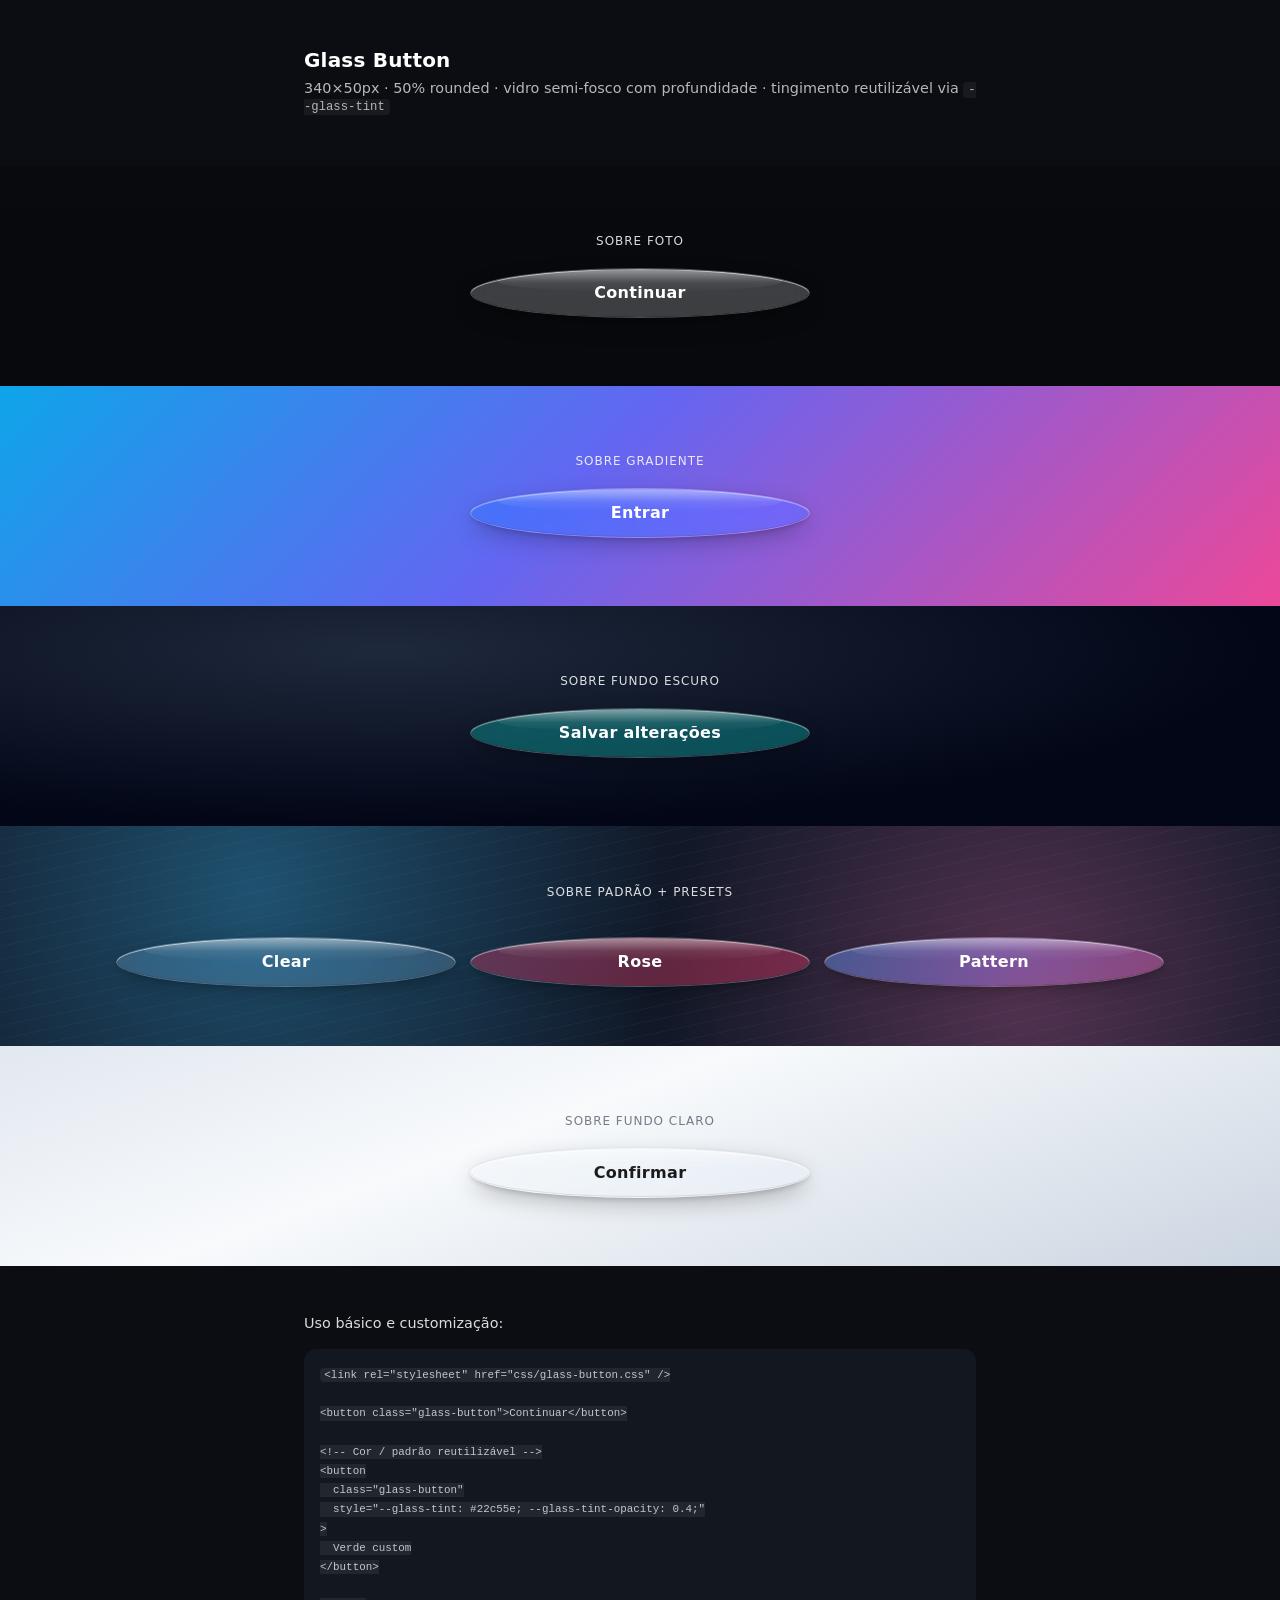
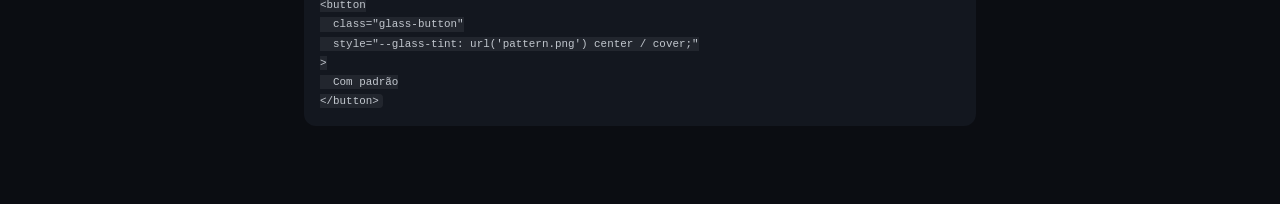
==== demo/glass-button.html @ 631ab77e "Add reusable frosted glass button CSS for mobile UI Professional 340×50 pill button with semi-froste" ====
<!DOCTYPE html>
<html lang="pt-BR">
<head>
  <meta charset="UTF-8" />
  <meta name="viewport" content="width=device-width, initial-scale=1, viewport-fit=cover" />
  <title>Glass Button — Demo</title>
  <link rel="stylesheet" href="../css/glass-button.css" />
  <style>
    *,
    *::before,
    *::after {
      box-sizing: border-box;
    }

    body {
      margin: 0;
      font-family: "SF Pro Display", "Segoe UI", system-ui, sans-serif;
      color: #fff;
      background: #0b0d12;
    }

    h1 {
      margin: 0 0 8px;
      font-size: 1.25rem;
      font-weight: 600;
      letter-spacing: 0.01em;
    }

    p.lead {
      margin: 0 0 28px;
      opacity: 0.7;
      font-size: 0.9rem;
    }

    .scenes {
      display: grid;
      gap: 0;
    }

    .scene {
      display: flex;
      flex-direction: column;
      align-items: center;
      justify-content: center;
      min-height: 220px;
      padding: 40px 20px;
      text-align: center;
    }

    .scene__label {
      margin: 0 0 20px;
      font-size: 0.75rem;
      font-weight: 500;
      letter-spacing: 0.08em;
      text-transform: uppercase;
      opacity: 0.85;
    }

    .scene--photo {
      background:
        linear-gradient(180deg, rgba(0, 0, 0, 0.25), rgba(0, 0, 0, 0.35)),
        url("https://images.unsplash.com/photo-1506905925346-21bda4d32df4?w=1200&q=80")
          center / cover no-repeat;
    }

    .scene--gradient {
      background: linear-gradient(135deg, #0ea5e9, #6366f1 45%, #ec4899);
    }

    .scene--dark {
      background: radial-gradient(ellipse at 30% 20%, #1e293b, #020617 70%);
    }

    .scene--pattern {
      background-color: #111827;
      background-image:
        radial-gradient(circle at 20% 30%, rgba(56, 189, 248, 0.35), transparent 40%),
        radial-gradient(circle at 80% 70%, rgba(244, 114, 182, 0.3), transparent 35%),
        repeating-linear-gradient(
          -12deg,
          transparent,
          transparent 12px,
          rgba(255, 255, 255, 0.03) 12px,
          rgba(255, 255, 255, 0.03) 13px
        );
    }

    .scene--light {
      background: linear-gradient(160deg, #e2e8f0, #f8fafc 40%, #cbd5e1);
      color: #0f172a;
    }

    .scene--light .scene__label {
      opacity: 0.55;
    }

    .row {
      display: flex;
      flex-wrap: wrap;
      gap: 14px;
      justify-content: center;
      margin-top: 18px;
    }

    .intro {
      max-width: 720px;
      margin: 0 auto;
      padding: 48px 24px 24px;
    }

    code {
      font-size: 0.85em;
      padding: 0.1em 0.4em;
      border-radius: 4px;
      background: rgba(255, 255, 255, 0.08);
    }

    .usage {
      max-width: 720px;
      margin: 0 auto;
      padding: 32px 24px 64px;
      font-size: 0.9rem;
      line-height: 1.55;
      opacity: 0.85;
    }

    .usage pre {
      overflow-x: auto;
      padding: 16px;
      border-radius: 12px;
      background: #151922;
      color: #e2e8f0;
      font-size: 0.8rem;
      line-height: 1.5;
    }
  </style>
</head>
<body>
  <header class="intro">
    <h1>Glass Button</h1>
    <p class="lead">
      340×50px · 50% rounded · vidro semi-fosco com profundidade ·
      tingimento reutilizável via <code>--glass-tint</code>
    </p>
  </header>

  <div class="scenes">
    <section class="scene scene--photo">
      <p class="scene__label">Sobre foto</p>
      <button type="button" class="glass-button">Continuar</button>
    </section>

    <section class="scene scene--gradient">
      <p class="scene__label">Sobre gradiente</p>
      <button type="button" class="glass-button glass-button--blue">Entrar</button>
    </section>

    <section class="scene scene--dark">
      <p class="scene__label">Sobre fundo escuro</p>
      <button type="button" class="glass-button glass-button--teal">Salvar alterações</button>
    </section>

    <section class="scene scene--pattern">
      <p class="scene__label">Sobre padrão + presets</p>
      <div class="row">
        <button type="button" class="glass-button glass-button--clear">Clear</button>
        <button type="button" class="glass-button glass-button--rose">Rose</button>
        <button type="button" class="glass-button glass-button--pattern">Pattern</button>
      </div>
    </section>

    <section class="scene scene--light">
      <p class="scene__label">Sobre fundo claro</p>
      <button type="button" class="glass-button glass-button--frost">Confirmar</button>
    </section>
  </div>

  <section class="usage">
    <p>Uso básico e customização:</p>
    <pre><code>&lt;link rel="stylesheet" href="css/glass-button.css" /&gt;

&lt;button class="glass-button"&gt;Continuar&lt;/button&gt;

&lt;!-- Cor / padrão reutilizável --&gt;
&lt;button
  class="glass-button"
  style="--glass-tint: #22c55e; --glass-tint-opacity: 0.4;"
&gt;
  Verde custom
&lt;/button&gt;

&lt;button
  class="glass-button"
  style="--glass-tint: url('pattern.png') center / cover;"
&gt;
  Com padrão
&lt;/button&gt;</code></pre>
  </section>
</body>
</html>
---- css/glass-button.css ----
/**
 * Glass Button — botão profissional semi-fosco (glassmorphism)
 * Dimensões padrão: 340×50px · bordas 50% (pill)
 *
 * Reutilize a cor/padrão via variáveis CSS:
 *   --glass-tint          cor de tingimento (qualquer solid/gradient/pattern)
 *   --glass-tint-opacity  opacidade do tingimento (0–1)
 *   --glass-blur          intensidade do desfoque
 *   --glass-text          cor do texto
 *   --glass-width / --glass-height
 */

.glass-button {
  /* ——— API reutilizável ——— */
  --glass-width: 340px;
  --glass-height: 50px;
  --glass-radius: 50%; /* pill em retângulo 340×50 */
  --glass-blur: 18px;
  --glass-saturate: 160%;
  --glass-tint: #ffffff;
  --glass-tint-opacity: 0.22;
  --glass-highlight: rgba(255, 255, 255, 0.55);
  --glass-edge: rgba(255, 255, 255, 0.28);
  --glass-shadow: rgba(0, 0, 0, 0.28);
  --glass-text: #ffffff;
  --glass-font: "SF Pro Display", "Segoe UI", system-ui, sans-serif;
  --glass-font-size: 16px;
  --glass-font-weight: 600;
  --glass-letter-spacing: 0.02em;

  position: relative;
  display: inline-flex;
  align-items: center;
  justify-content: center;
  width: var(--glass-width);
  height: var(--glass-height);
  max-width: 100%;
  padding: 0 24px;
  margin: 0;
  border: 1px solid var(--glass-edge);
  border-radius: var(--glass-radius);
  overflow: hidden;
  isolation: isolate;

  /* Fundo base semi-transparente — o tint é aplicado no ::before */
  background: transparent;
  color: var(--glass-text);
  font-family: var(--glass-font);
  font-size: var(--glass-font-size);
  font-weight: var(--glass-font-weight);
  letter-spacing: var(--glass-letter-spacing);
  line-height: 1;
  text-align: center;
  text-decoration: none;
  white-space: nowrap;
  cursor: pointer;
  -webkit-tap-highlight-color: transparent;
  appearance: none;
  user-select: none;

  /* Profundidade: sombra externa + brilho interno superior */
  box-shadow:
    0 1px 0 0 var(--glass-highlight) inset,
    0 -1px 0 0 rgba(0, 0, 0, 0.12) inset,
    0 8px 24px -4px var(--glass-shadow),
    0 2px 6px -1px rgba(0, 0, 0, 0.18);

  /* Vidro fosco — funciona sobre qualquer fundo */
  -webkit-backdrop-filter: blur(var(--glass-blur)) saturate(var(--glass-saturate));
  backdrop-filter: blur(var(--glass-blur)) saturate(var(--glass-saturate));

  transition:
    transform 180ms cubic-bezier(0.22, 1, 0.36, 1),
    box-shadow 180ms ease,
    border-color 180ms ease,
    filter 180ms ease;
}

/* Camada de tingimento reutilizável (cor sólida, gradiente ou padrão) */
.glass-button::before {
  content: "";
  position: absolute;
  inset: 0;
  z-index: -1;
  border-radius: inherit;
  background: var(--glass-tint);
  opacity: var(--glass-tint-opacity);
  pointer-events: none;
}

/* Reflexo superior — reforça o efeito de vidro */
.glass-button::after {
  content: "";
  position: absolute;
  left: 8%;
  right: 8%;
  top: 1px;
  height: 45%;
  border-radius: inherit;
  background: linear-gradient(
    180deg,
    rgba(255, 255, 255, 0.45) 0%,
    rgba(255, 255, 255, 0.08) 55%,
    rgba(255, 255, 255, 0) 100%
  );
  pointer-events: none;
  z-index: 0;
}

.glass-button > * {
  position: relative;
  z-index: 1;
}

/* ——— Estados ——— */
.glass-button:hover {
  --glass-tint-opacity: 0.3;
  border-color: rgba(255, 255, 255, 0.4);
  box-shadow:
    0 1px 0 0 var(--glass-highlight) inset,
    0 -1px 0 0 rgba(0, 0, 0, 0.1) inset,
    0 12px 28px -4px var(--glass-shadow),
    0 4px 10px -2px rgba(0, 0, 0, 0.2);
  transform: translateY(-1px);
}

.glass-button:active {
  --glass-tint-opacity: 0.18;
  transform: translateY(1px) scale(0.985);
  box-shadow:
    0 1px 0 0 rgba(255, 255, 255, 0.35) inset,
    0 2px 8px -2px var(--glass-shadow),
    0 1px 3px rgba(0, 0, 0, 0.2);
}

.glass-button:focus-visible {
  outline: 2px solid rgba(255, 255, 255, 0.7);
  outline-offset: 3px;
}

.glass-button:disabled,
.glass-button[aria-disabled="true"] {
  opacity: 0.45;
  cursor: not-allowed;
  pointer-events: none;
  filter: grayscale(0.2);
}

/* ——— Presets de cor (opcional) ——— */
.glass-button--clear {
  --glass-tint: #ffffff;
  --glass-tint-opacity: 0.16;
}

.glass-button--frost {
  --glass-tint: #f0f4f8;
  --glass-tint-opacity: 0.28;
  --glass-text: #1a1a1a;
  --glass-highlight: rgba(255, 255, 255, 0.7);
}

.glass-button--blue {
  --glass-tint: #3b82f6;
  --glass-tint-opacity: 0.38;
}

.glass-button--teal {
  --glass-tint: #14b8a6;
  --glass-tint-opacity: 0.38;
}

.glass-button--rose {
  --glass-tint: #f43f5e;
  --glass-tint-opacity: 0.36;
}

.glass-button--dark {
  --glass-tint: #0f172a;
  --glass-tint-opacity: 0.45;
  --glass-edge: rgba(255, 255, 255, 0.18);
}

/* Padrão/gradiente customizado via variável */
.glass-button--pattern {
  --glass-tint: linear-gradient(135deg, #60a5fa 0%, #a78bfa 50%, #f472b6 100%);
  --glass-tint-opacity: 0.42;
}

/* Fallback quando backdrop-filter não é suportado */
@supports not ((backdrop-filter: blur(1px)) or (-webkit-backdrop-filter: blur(1px))) {
  .glass-button {
    background: color-mix(in srgb, var(--glass-tint) 55%, transparent);
  }

  .glass-button::before {
    opacity: 0.55;
  }
}
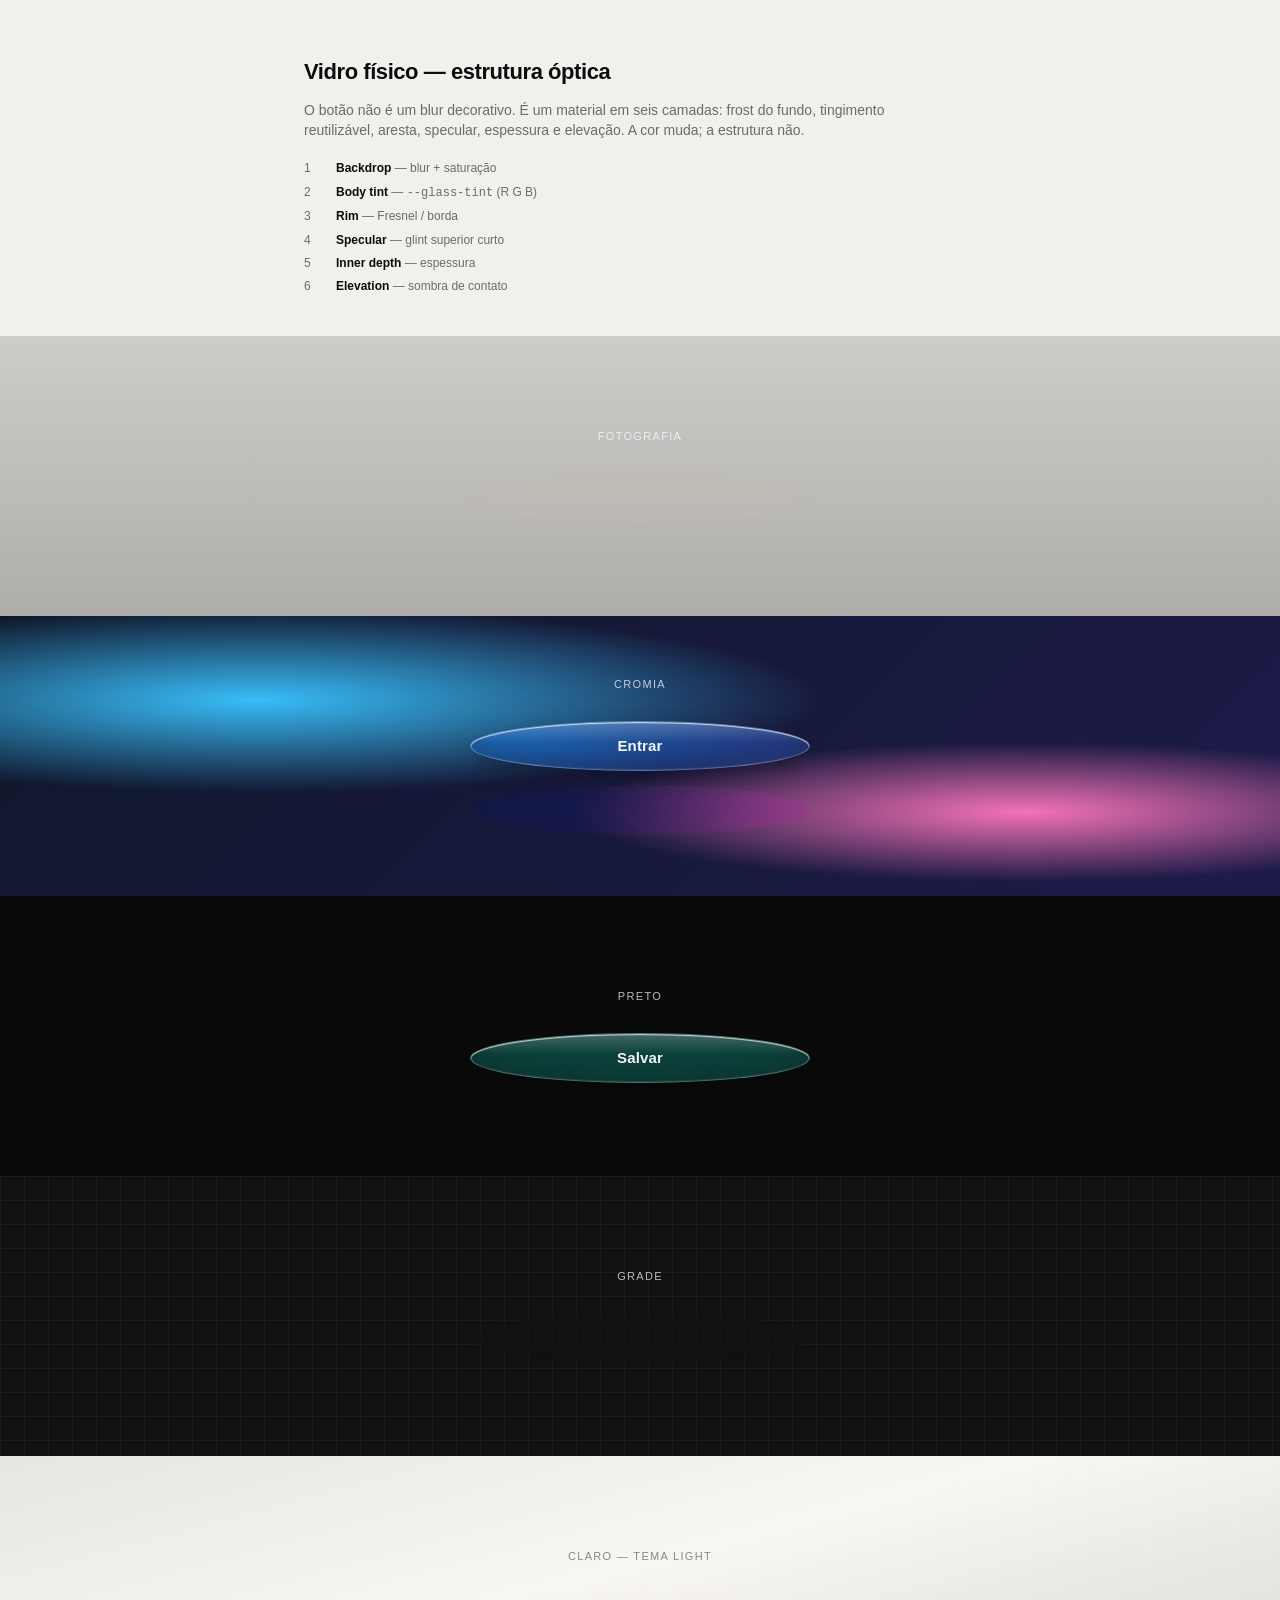
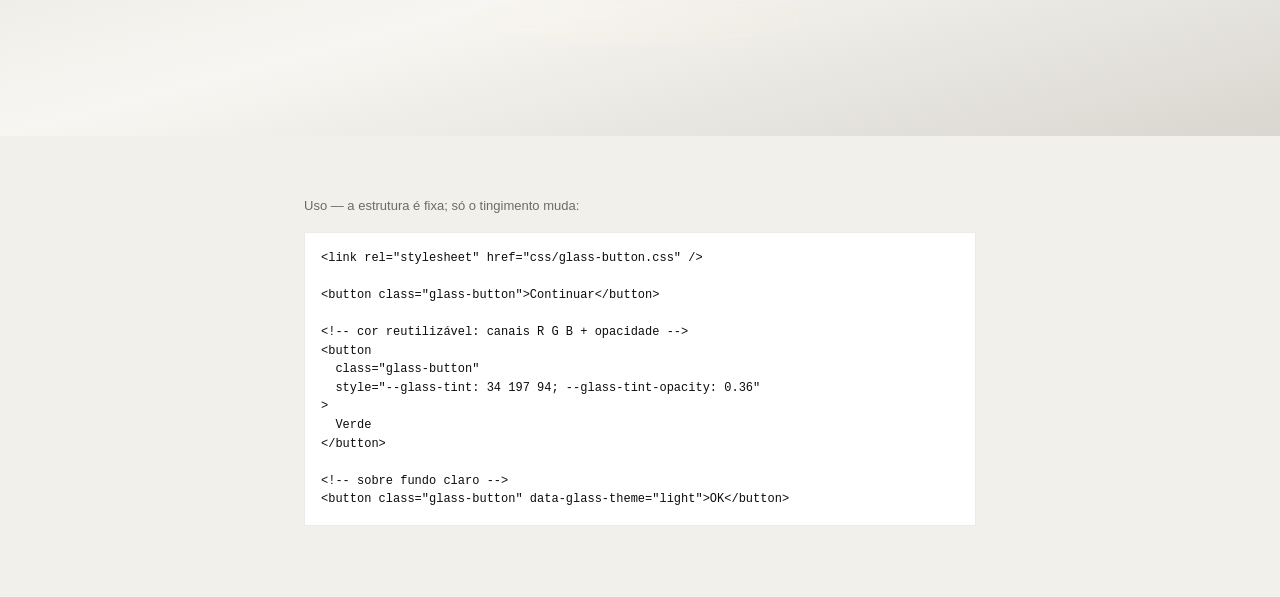
==== commit d3e7f6ae: "Rebuild glass button as a 6-layer optical material Replace decorative glassmorphism with a structure" ====
--- a/demo/glass-button.html
+++ b/demo/glass-button.html
@@ -3,9 +3,15 @@
 <head>
   <meta charset="UTF-8" />
   <meta name="viewport" content="width=device-width, initial-scale=1, viewport-fit=cover" />
-  <title>Glass Button — Demo</title>
+  <title>Glass Button — estudo de material</title>
   <link rel="stylesheet" href="../css/glass-button.css" />
   <style>
+    :root {
+      --ink: #0c0c0c;
+      --paper: #f2f0eb;
+      --mute: #6b6b6b;
+    }
+
     *,
     *::before,
     *::after {
@@ -14,187 +20,210 @@
 
     body {
       margin: 0;
-      font-family: "SF Pro Display", "Segoe UI", system-ui, sans-serif;
-      color: #fff;
-      background: #0b0d12;
-    }
-
-    h1 {
-      margin: 0 0 8px;
-      font-size: 1.25rem;
+      color: var(--ink);
+      background: var(--paper);
+      font-family: "Helvetica Neue", Helvetica, Arial, sans-serif;
+      font-size: 14px;
+      line-height: 1.45;
+      -webkit-font-smoothing: antialiased;
+    }
+
+    /* Grade editorial — uma ideia por seção */
+    header {
+      max-width: 720px;
+      margin: 0 auto;
+      padding: 56px 24px 40px;
+    }
+
+    header h1 {
+      margin: 0 0 12px;
+      font-size: 22px;
       font-weight: 600;
-      letter-spacing: 0.01em;
-    }
-
-    p.lead {
-      margin: 0 0 28px;
-      opacity: 0.7;
-      font-size: 0.9rem;
-    }
-
-    .scenes {
+      letter-spacing: -0.02em;
+    }
+
+    header p {
+      margin: 0;
+      max-width: 42em;
+      color: var(--mute);
+    }
+
+    .layers {
+      margin: 20px 0 0;
+      padding: 0;
+      list-style: none;
       display: grid;
-      gap: 0;
-    }
-
-    .scene {
+      gap: 6px;
+      color: var(--mute);
+      font-size: 12px;
+      font-variant-numeric: tabular-nums;
+    }
+
+    .layers li {
+      display: grid;
+      grid-template-columns: 1.5rem 1fr;
+      gap: 8px;
+    }
+
+    .layers strong {
+      color: var(--ink);
+      font-weight: 600;
+    }
+
+    .board {
+      display: grid;
+    }
+
+    .field {
       display: flex;
       flex-direction: column;
       align-items: center;
       justify-content: center;
-      min-height: 220px;
-      padding: 40px 20px;
-      text-align: center;
-    }
-
-    .scene__label {
-      margin: 0 0 20px;
-      font-size: 0.75rem;
+      gap: 28px;
+      min-height: 280px;
+      padding: 48px 20px;
+    }
+
+    .field__meta {
+      margin: 0;
+      font-size: 11px;
       font-weight: 500;
-      letter-spacing: 0.08em;
+      letter-spacing: 0.12em;
       text-transform: uppercase;
-      opacity: 0.85;
-    }
-
-    .scene--photo {
+      color: rgb(255 255 255 / 0.72);
+    }
+
+    .field--photo {
       background:
-        linear-gradient(180deg, rgba(0, 0, 0, 0.25), rgba(0, 0, 0, 0.35)),
-        url("https://images.unsplash.com/photo-1506905925346-21bda4d32df4?w=1200&q=80")
+        linear-gradient(180deg, rgb(0 0 0 / 0.15), rgb(0 0 0 / 0.28)),
+        url("https://images.unsplash.com/photo-1506905925346-21bda4d32df4?w=1600&q=80")
           center / cover no-repeat;
     }
 
-    .scene--gradient {
-      background: linear-gradient(135deg, #0ea5e9, #6366f1 45%, #ec4899);
-    }
-
-    .scene--dark {
-      background: radial-gradient(ellipse at 30% 20%, #1e293b, #020617 70%);
-    }
-
-    .scene--pattern {
-      background-color: #111827;
+    .field--chroma {
+      background:
+        radial-gradient(ellipse 80% 60% at 20% 30%, #38bdf8, transparent 55%),
+        radial-gradient(ellipse 70% 50% at 80% 70%, #f472b6, transparent 50%),
+        linear-gradient(135deg, #0f172a, #1e1b4b);
+    }
+
+    .field--ink {
+      background: #0a0a0a;
+    }
+
+    .field--pattern {
+      background-color: #111;
       background-image:
-        radial-gradient(circle at 20% 30%, rgba(56, 189, 248, 0.35), transparent 40%),
-        radial-gradient(circle at 80% 70%, rgba(244, 114, 182, 0.3), transparent 35%),
-        repeating-linear-gradient(
-          -12deg,
-          transparent,
-          transparent 12px,
-          rgba(255, 255, 255, 0.03) 12px,
-          rgba(255, 255, 255, 0.03) 13px
-        );
-    }
-
-    .scene--light {
-      background: linear-gradient(160deg, #e2e8f0, #f8fafc 40%, #cbd5e1);
-      color: #0f172a;
-    }
-
-    .scene--light .scene__label {
-      opacity: 0.55;
-    }
-
-    .row {
+        linear-gradient(rgb(255 255 255 / 0.04) 1px, transparent 1px),
+        linear-gradient(90deg, rgb(255 255 255 / 0.04) 1px, transparent 1px);
+      background-size: 24px 24px;
+    }
+
+    .field--light {
+      background: linear-gradient(165deg, #e8e6e1, #f7f6f2 45%, #d9d6cf);
+    }
+
+    .field--light .field__meta {
+      color: rgb(0 0 0 / 0.45);
+    }
+
+    .stack {
       display: flex;
-      flex-wrap: wrap;
+      flex-direction: column;
+      align-items: center;
       gap: 14px;
-      justify-content: center;
-      margin-top: 18px;
-    }
-
-    .intro {
+    }
+
+    footer {
       max-width: 720px;
       margin: 0 auto;
-      padding: 48px 24px 24px;
-    }
-
-    code {
-      font-size: 0.85em;
-      padding: 0.1em 0.4em;
-      border-radius: 4px;
-      background: rgba(255, 255, 255, 0.08);
-    }
-
-    .usage {
-      max-width: 720px;
-      margin: 0 auto;
-      padding: 32px 24px 64px;
-      font-size: 0.9rem;
+      padding: 48px 24px 72px;
+      color: var(--mute);
+      font-size: 13px;
+    }
+
+    footer code {
+      font-family: ui-monospace, "SF Mono", Menlo, monospace;
+      font-size: 12px;
+      color: var(--ink);
+    }
+
+    footer pre {
+      margin: 16px 0 0;
+      padding: 16px;
+      overflow-x: auto;
+      border: 1px solid rgb(0 0 0 / 0.08);
+      background: #fff;
+      font-size: 12px;
       line-height: 1.55;
-      opacity: 0.85;
-    }
-
-    .usage pre {
-      overflow-x: auto;
-      padding: 16px;
-      border-radius: 12px;
-      background: #151922;
-      color: #e2e8f0;
-      font-size: 0.8rem;
-      line-height: 1.5;
+      color: var(--ink);
     }
   </style>
 </head>
 <body>
-  <header class="intro">
-    <h1>Glass Button</h1>
-    <p class="lead">
-      340×50px · 50% rounded · vidro semi-fosco com profundidade ·
-      tingimento reutilizável via <code>--glass-tint</code>
+  <header>
+    <h1>Vidro físico — estrutura óptica</h1>
+    <p>
+      O botão não é um blur decorativo. É um material em seis camadas:
+      frost do fundo, tingimento reutilizável, aresta, specular, espessura
+      e elevação. A cor muda; a estrutura não.
     </p>
+    <ol class="layers">
+      <li><span>1</span><span><strong>Backdrop</strong> — blur + saturação</span></li>
+      <li><span>2</span><span><strong>Body tint</strong> — <code>--glass-tint</code> (R G B)</span></li>
+      <li><span>3</span><span><strong>Rim</strong> — Fresnel / borda</span></li>
+      <li><span>4</span><span><strong>Specular</strong> — glint superior curto</span></li>
+      <li><span>5</span><span><strong>Inner depth</strong> — espessura</span></li>
+      <li><span>6</span><span><strong>Elevation</strong> — sombra de contato</span></li>
+    </ol>
   </header>
 
-  <div class="scenes">
-    <section class="scene scene--photo">
-      <p class="scene__label">Sobre foto</p>
+  <main class="board">
+    <section class="field field--photo" aria-label="Sobre fotografia">
+      <p class="field__meta">Fotografia</p>
       <button type="button" class="glass-button">Continuar</button>
     </section>
 
-    <section class="scene scene--gradient">
-      <p class="scene__label">Sobre gradiente</p>
-      <button type="button" class="glass-button glass-button--blue">Entrar</button>
-    </section>
-
-    <section class="scene scene--dark">
-      <p class="scene__label">Sobre fundo escuro</p>
-      <button type="button" class="glass-button glass-button--teal">Salvar alterações</button>
-    </section>
-
-    <section class="scene scene--pattern">
-      <p class="scene__label">Sobre padrão + presets</p>
-      <div class="row">
-        <button type="button" class="glass-button glass-button--clear">Clear</button>
-        <button type="button" class="glass-button glass-button--rose">Rose</button>
-        <button type="button" class="glass-button glass-button--pattern">Pattern</button>
+    <section class="field field--chroma" aria-label="Sobre cromia rica">
+      <p class="field__meta">Cromia</p>
+      <div class="stack">
+        <button type="button" class="glass-button" data-tint="blue">Entrar</button>
+        <button type="button" class="glass-button" data-tint="rose">Confirmar</button>
       </div>
     </section>
 
-    <section class="scene scene--light">
-      <p class="scene__label">Sobre fundo claro</p>
-      <button type="button" class="glass-button glass-button--frost">Confirmar</button>
-    </section>
-  </div>
-
-  <section class="usage">
-    <p>Uso básico e customização:</p>
+    <section class="field field--ink" aria-label="Sobre preto">
+      <p class="field__meta">Preto</p>
+      <button type="button" class="glass-button" data-tint="teal">Salvar</button>
+    </section>
+
+    <section class="field field--pattern" aria-label="Sobre grade">
+      <p class="field__meta">Grade</p>
+      <button type="button" class="glass-button" data-tint="ink">Prosseguir</button>
+    </section>
+
+    <section class="field field--light" aria-label="Sobre fundo claro">
+      <p class="field__meta">Claro — tema light</p>
+      <button type="button" class="glass-button" data-glass-theme="light">Confirmar</button>
+    </section>
+  </main>
+
+  <footer>
+    <p>Uso — a estrutura é fixa; só o tingimento muda:</p>
     <pre><code>&lt;link rel="stylesheet" href="css/glass-button.css" /&gt;
 
 &lt;button class="glass-button"&gt;Continuar&lt;/button&gt;
 
-&lt;!-- Cor / padrão reutilizável --&gt;
+&lt;!-- cor reutilizável: canais R G B + opacidade --&gt;
 &lt;button
   class="glass-button"
-  style="--glass-tint: #22c55e; --glass-tint-opacity: 0.4;"
+  style="--glass-tint: 34 197 94; --glass-tint-opacity: 0.36"
 &gt;
-  Verde custom
+  Verde
 &lt;/button&gt;
 
-&lt;button
-  class="glass-button"
-  style="--glass-tint: url('pattern.png') center / cover;"
-&gt;
-  Com padrão
-&lt;/button&gt;</code></pre>
-  </section>
+&lt;!-- sobre fundo claro --&gt;
+&lt;button class="glass-button" data-glass-theme="light"&gt;OK&lt;/button&gt;</code></pre>
+  </footer>
 </body>
 </html>
--- a/css/glass-button.css
+++ b/css/glass-button.css
@@ -1,32 +1,56 @@
 /**
- * Glass Button — botão profissional semi-fosco (glassmorphism)
- * Dimensões padrão: 340×50px · bordas 50% (pill)
+ * Glass Button — material óptico em camadas
+ * 340×50 · radius 50% (cápsula) · vidro semi-fosco físico
  *
- * Reutilize a cor/padrão via variáveis CSS:
- *   --glass-tint          cor de tingimento (qualquer solid/gradient/pattern)
- *   --glass-tint-opacity  opacidade do tingimento (0–1)
- *   --glass-blur          intensidade do desfoque
- *   --glass-text          cor do texto
- *   --glass-width / --glass-height
+ * Estrutura (cada camada tem função óptica, nenhuma é ornamentação):
+ *   1. Backdrop   — blur + saturação do que está atrás (frost)
+ *   2. Body tint  — lavagem translúcida reutilizável (--glass-tint)
+ *   3. Rim        — aresta do vidro (Fresnel / borda)
+ *   4. Specular   — glint superior (luz incidente)
+ *   5. Inner depth— espessura do painel
+ *   6. Elevation  — sombra de contato com o fundo
+ *
+ * Bauhaus / ESDI: verdade do material — o vidro se comporta como vidro.
+ * CSM / SVA: tipografia e hierarquia a serviço da função.
+ * Ajuste cromático só via --glass-tint (R G B) + --glass-tint-opacity.
  */
 
 .glass-button {
-  /* ——— API reutilizável ——— */
+  /* ——— tokens do material ——— */
   --glass-width: 340px;
   --glass-height: 50px;
-  --glass-radius: 50%; /* pill em retângulo 340×50 */
-  --glass-blur: 18px;
+  --glass-radius: 50%;
+
+  /* 1 backdrop */
+  --glass-blur: 20px;
   --glass-saturate: 160%;
-  --glass-tint: #ffffff;
-  --glass-tint-opacity: 0.22;
-  --glass-highlight: rgba(255, 255, 255, 0.55);
-  --glass-edge: rgba(255, 255, 255, 0.28);
-  --glass-shadow: rgba(0, 0, 0, 0.28);
-  --glass-text: #ffffff;
-  --glass-font: "SF Pro Display", "Segoe UI", system-ui, sans-serif;
-  --glass-font-size: 16px;
+
+  /* 2 body tint — canal RGB separado da opacidade (reutilizável) */
+  --glass-tint: 255 255 255;
+  --glass-tint-opacity: 0.14;
+  --glass-fill: rgb(var(--glass-tint) / var(--glass-tint-opacity));
+  --glass-fill-fallback: rgb(var(--glass-tint) / 0.72);
+
+  /* 3 rim */
+  --glass-border: rgb(255 255 255 / 0.28);
+
+  /* 4 specular */
+  --glass-highlight: rgb(255 255 255 / 0.55);
+  --glass-sheen: rgb(255 255 255 / 0.22);
+
+  /* 5 inner depth */
+  --glass-inner: rgb(0 0 0 / 0.18);
+
+  /* 6 elevation */
+  --glass-elevation:
+    0 1px 1px rgb(0 0 0 / 0.06),
+    0 8px 24px -6px rgb(0 0 0 / 0.35);
+
+  /* tipografia — grotesca geométrica, peso óptico para 50px de altura */
+  --glass-text: rgb(255 255 255 / 0.96);
+  --glass-font-size: 15px;
   --glass-font-weight: 600;
-  --glass-letter-spacing: 0.02em;
+  --glass-tracking: 0.01em;
 
   position: relative;
   display: inline-flex;
@@ -35,20 +59,17 @@
   width: var(--glass-width);
   height: var(--glass-height);
   max-width: 100%;
-  padding: 0 24px;
+  padding: 0 22px;
   margin: 0;
-  border: 1px solid var(--glass-edge);
+  isolation: isolate;
+  overflow: hidden;
   border-radius: var(--glass-radius);
-  overflow: hidden;
-  isolation: isolate;
-
-  /* Fundo base semi-transparente — o tint é aplicado no ::before */
-  background: transparent;
+  border: 1px solid var(--glass-border);
   color: var(--glass-text);
-  font-family: var(--glass-font);
+  font-family: "Helvetica Neue", Helvetica, Arial, sans-serif;
   font-size: var(--glass-font-size);
   font-weight: var(--glass-font-weight);
-  letter-spacing: var(--glass-letter-spacing);
+  letter-spacing: var(--glass-tracking);
   line-height: 1;
   text-align: center;
   text-decoration: none;
@@ -57,54 +78,67 @@
   -webkit-tap-highlight-color: transparent;
   appearance: none;
   user-select: none;
-
-  /* Profundidade: sombra externa + brilho interno superior */
+  touch-action: manipulation;
+
+  /* fallback legível ANTES do blur (verdade do suporte) */
+  background: var(--glass-fill-fallback);
   box-shadow:
-    0 1px 0 0 var(--glass-highlight) inset,
-    0 -1px 0 0 rgba(0, 0, 0, 0.12) inset,
-    0 8px 24px -4px var(--glass-shadow),
-    0 2px 6px -1px rgba(0, 0, 0, 0.18);
-
-  /* Vidro fosco — funciona sobre qualquer fundo */
-  -webkit-backdrop-filter: blur(var(--glass-blur)) saturate(var(--glass-saturate));
-  backdrop-filter: blur(var(--glass-blur)) saturate(var(--glass-saturate));
+    var(--glass-elevation),
+    inset 0 1px 0 var(--glass-highlight),
+    inset 0 -10px 20px var(--glass-inner);
 
   transition:
-    transform 180ms cubic-bezier(0.22, 1, 0.36, 1),
-    box-shadow 180ms ease,
-    border-color 180ms ease,
-    filter 180ms ease;
-}
-
-/* Camada de tingimento reutilizável (cor sólida, gradiente ou padrão) */
+    background 160ms ease,
+    border-color 160ms ease,
+    box-shadow 160ms ease,
+    transform 120ms cubic-bezier(0.2, 0.8, 0.2, 1),
+    filter 160ms ease;
+}
+
+/* Camada 1 — frost real, só quando o browser consegue */
+@supports ((backdrop-filter: blur(1px)) or (-webkit-backdrop-filter: blur(1px))) {
+  .glass-button {
+    background: var(--glass-fill);
+    -webkit-backdrop-filter:
+      blur(var(--glass-blur)) saturate(var(--glass-saturate));
+    backdrop-filter:
+      blur(var(--glass-blur)) saturate(var(--glass-saturate));
+  }
+}
+
+/**
+ * Camada 4 — specular sheen
+ * Gradiente curto no topo (luz incidente), não um verniz em 45% da área.
+ * z-index negativo: atrás do label, nunca come o clique.
+ */
 .glass-button::before {
   content: "";
   position: absolute;
   inset: 0;
   z-index: -1;
   border-radius: inherit;
-  background: var(--glass-tint);
-  opacity: var(--glass-tint-opacity);
   pointer-events: none;
-}
-
-/* Reflexo superior — reforça o efeito de vidro */
+  background: linear-gradient(
+    180deg,
+    var(--glass-sheen) 0%,
+    transparent 42%
+  );
+}
+
+/**
+ * Camada 3 reforçada — Fresnel no perímetro
+ * Aresta clara no topo/laterais; a borda CSS + este anel vendem a espessura.
+ */
 .glass-button::after {
   content: "";
   position: absolute;
-  left: 8%;
-  right: 8%;
-  top: 1px;
-  height: 45%;
+  inset: 0;
+  z-index: -1;
   border-radius: inherit;
-  background: linear-gradient(
-    180deg,
-    rgba(255, 255, 255, 0.45) 0%,
-    rgba(255, 255, 255, 0.08) 55%,
-    rgba(255, 255, 255, 0) 100%
-  );
   pointer-events: none;
-  z-index: 0;
+  box-shadow:
+    inset 0 0 0 1px rgb(255 255 255 / 0.08),
+    inset 0 1.5px 0 rgb(255 255 255 / 0.2);
 }
 
 .glass-button > * {
@@ -112,87 +146,103 @@
   z-index: 1;
 }
 
-/* ——— Estados ——— */
+/* ——— estados: feedback de material, não teatro ——— */
 .glass-button:hover {
-  --glass-tint-opacity: 0.3;
-  border-color: rgba(255, 255, 255, 0.4);
-  box-shadow:
-    0 1px 0 0 var(--glass-highlight) inset,
-    0 -1px 0 0 rgba(0, 0, 0, 0.1) inset,
-    0 12px 28px -4px var(--glass-shadow),
-    0 4px 10px -2px rgba(0, 0, 0, 0.2);
-  transform: translateY(-1px);
+  --glass-tint-opacity: 0.2;
+  --glass-border: rgb(255 255 255 / 0.38);
+  --glass-elevation:
+    0 1px 1px rgb(0 0 0 / 0.08),
+    0 10px 28px -6px rgb(0 0 0 / 0.4);
 }
 
 .glass-button:active {
-  --glass-tint-opacity: 0.18;
-  transform: translateY(1px) scale(0.985);
-  box-shadow:
-    0 1px 0 0 rgba(255, 255, 255, 0.35) inset,
-    0 2px 8px -2px var(--glass-shadow),
-    0 1px 3px rgba(0, 0, 0, 0.2);
+  --glass-tint-opacity: 0.1;
+  transform: scale(0.985);
+  --glass-elevation:
+    0 1px 2px rgb(0 0 0 / 0.2),
+    0 4px 12px -4px rgb(0 0 0 / 0.3);
 }
 
 .glass-button:focus-visible {
-  outline: 2px solid rgba(255, 255, 255, 0.7);
+  outline: 2px solid rgb(255 255 255 / 0.65);
   outline-offset: 3px;
 }
 
 .glass-button:disabled,
 .glass-button[aria-disabled="true"] {
-  opacity: 0.45;
+  opacity: 0.42;
   cursor: not-allowed;
   pointer-events: none;
-  filter: grayscale(0.2);
-}
-
-/* ——— Presets de cor (opcional) ——— */
-.glass-button--clear {
-  --glass-tint: #ffffff;
-  --glass-tint-opacity: 0.16;
-}
-
-.glass-button--frost {
-  --glass-tint: #f0f4f8;
-  --glass-tint-opacity: 0.28;
-  --glass-text: #1a1a1a;
-  --glass-highlight: rgba(255, 255, 255, 0.7);
-}
-
-.glass-button--blue {
-  --glass-tint: #3b82f6;
-  --glass-tint-opacity: 0.38;
-}
-
-.glass-button--teal {
-  --glass-tint: #14b8a6;
-  --glass-tint-opacity: 0.38;
-}
-
-.glass-button--rose {
-  --glass-tint: #f43f5e;
-  --glass-tint-opacity: 0.36;
-}
-
-.glass-button--dark {
-  --glass-tint: #0f172a;
-  --glass-tint-opacity: 0.45;
-  --glass-edge: rgba(255, 255, 255, 0.18);
-}
-
-/* Padrão/gradiente customizado via variável */
-.glass-button--pattern {
-  --glass-tint: linear-gradient(135deg, #60a5fa 0%, #a78bfa 50%, #f472b6 100%);
+}
+
+/* ——— tema sobre fundo claro (borda clara some; escurece o rim) ——— */
+.glass-button[data-glass-theme="light"] {
+  --glass-tint: 255 255 255;
+  --glass-tint-opacity: 0.55;
+  --glass-fill-fallback: rgb(255 255 255 / 0.88);
+  --glass-border: rgb(0 0 0 / 0.12);
+  --glass-highlight: rgb(255 255 255 / 0.9);
+  --glass-sheen: rgb(255 255 255 / 0.45);
+  --glass-inner: rgb(0 0 0 / 0.08);
+  --glass-text: rgb(15 15 15 / 0.92);
+  --glass-elevation:
+    0 1px 1px rgb(0 0 0 / 0.04),
+    0 8px 20px -6px rgb(0 0 0 / 0.18);
+}
+
+.glass-button[data-glass-theme="light"]::after {
+  box-shadow:
+    inset 0 0 0 1px rgb(255 255 255 / 0.5),
+    inset 0 1.5px 0 rgb(255 255 255 / 0.65);
+}
+
+/* ——— tingimento: só muda a cor do material, não a estrutura ——— */
+.glass-button[data-tint="blue"] {
+  --glass-tint: 59 130 246;
+  --glass-tint-opacity: 0.32;
+}
+
+.glass-button[data-tint="teal"] {
+  --glass-tint: 20 184 166;
+  --glass-tint-opacity: 0.32;
+}
+
+.glass-button[data-tint="rose"] {
+  --glass-tint: 244 63 94;
+  --glass-tint-opacity: 0.3;
+}
+
+.glass-button[data-tint="ink"] {
+  --glass-tint: 15 23 42;
   --glass-tint-opacity: 0.42;
-}
-
-/* Fallback quando backdrop-filter não é suportado */
-@supports not ((backdrop-filter: blur(1px)) or (-webkit-backdrop-filter: blur(1px))) {
+  --glass-border: rgb(255 255 255 / 0.16);
+}
+
+/**
+ * Tint customizado por variável (cor OU padrão):
+ *   style="--glass-tint: 34 197 94; --glass-tint-opacity: .36"
+ *
+ * Para padrão/gradiente no corpo (substitui o fill canalizado):
+ *   style="--glass-fill: linear-gradient(135deg, rgb(96 165 250 / .35), rgb(244 114 182 / .3))"
+ */
+.glass-button[data-fill="custom"] {
+  background: var(--glass-fill);
+}
+
+@media (prefers-reduced-transparency: reduce) {
   .glass-button {
-    background: color-mix(in srgb, var(--glass-tint) 55%, transparent);
-  }
-
-  .glass-button::before {
-    opacity: 0.55;
-  }
-}
+    background: var(--glass-fill-fallback);
+    -webkit-backdrop-filter: none;
+    backdrop-filter: none;
+  }
+}
+
+@media (prefers-reduced-motion: reduce) {
+  .glass-button {
+    transition: none;
+  }
+
+  .glass-button:active {
+    transform: none;
+  }
+}
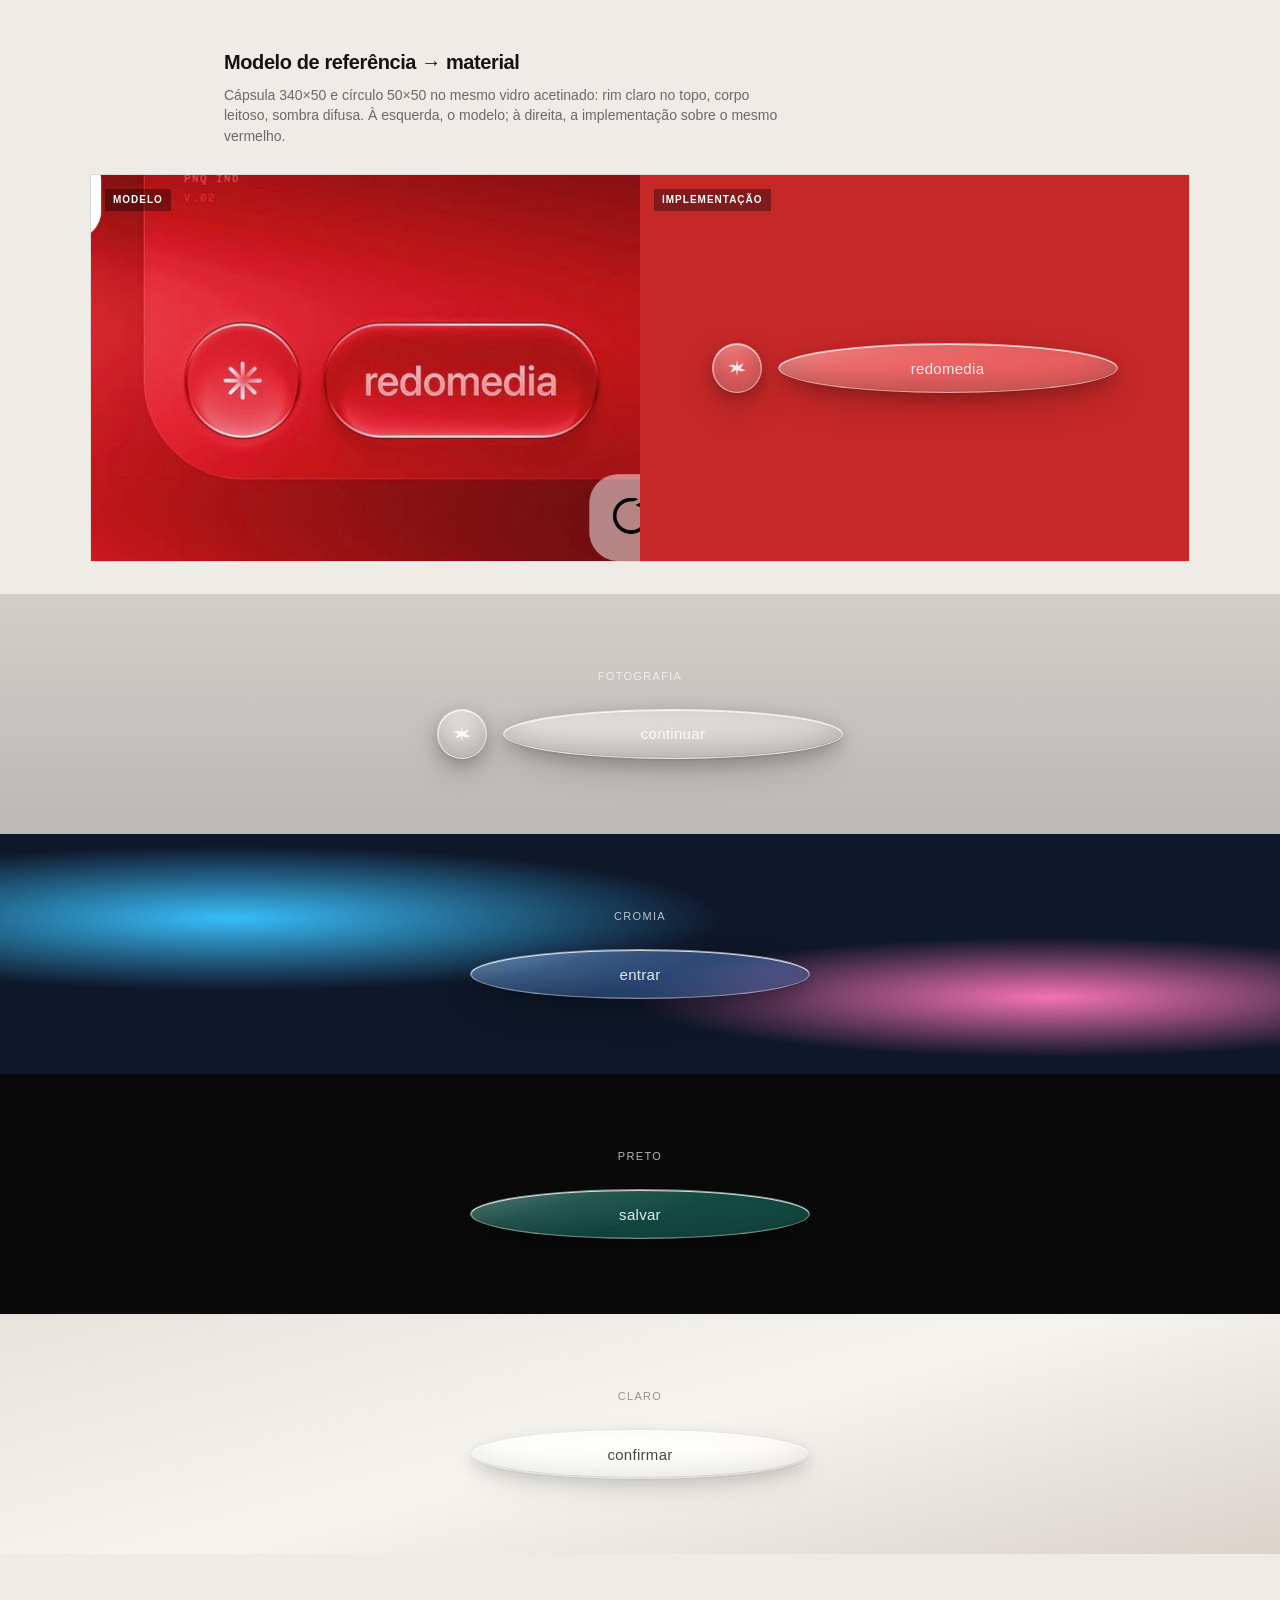
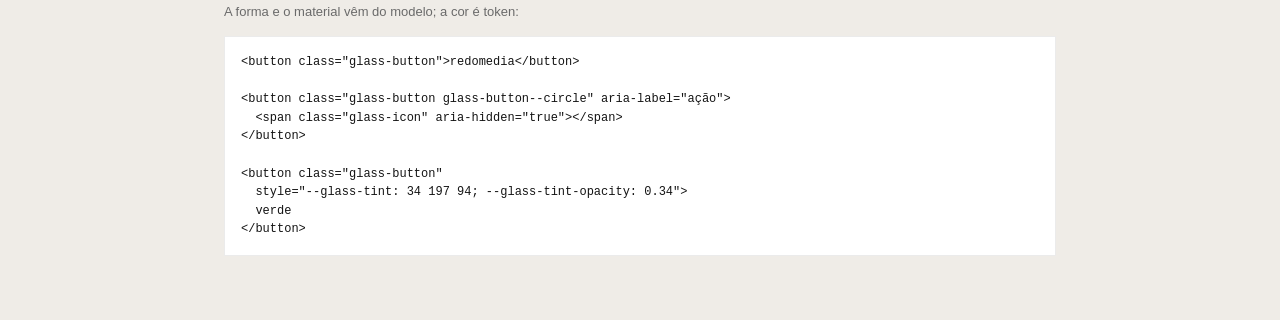
==== commit 55bdc727: "Match glass button to reference: satin frost, rim light, circle Recalibrate the optical stack to the" ====
--- a/demo/glass-button.html
+++ b/demo/glass-button.html
@@ -3,13 +3,14 @@
 <head>
   <meta charset="UTF-8" />
   <meta name="viewport" content="width=device-width, initial-scale=1, viewport-fit=cover" />
-  <title>Glass Button — estudo de material</title>
+  <title>Glass Button — modelo</title>
   <link rel="stylesheet" href="../css/glass-button.css" />
   <style>
     :root {
-      --ink: #0c0c0c;
-      --paper: #f2f0eb;
-      --mute: #6b6b6b;
+      --ink: #141414;
+      --mute: #6a6a6a;
+      --paper: #efece7;
+      --ref-red: #c62828;
     }
 
     *,
@@ -28,60 +29,94 @@
       -webkit-font-smoothing: antialiased;
     }
 
-    /* Grade editorial — uma ideia por seção */
     header {
-      max-width: 720px;
+      max-width: 880px;
       margin: 0 auto;
-      padding: 56px 24px 40px;
+      padding: 48px 24px 28px;
     }
 
     header h1 {
-      margin: 0 0 12px;
-      font-size: 22px;
+      margin: 0 0 8px;
+      font-size: 20px;
       font-weight: 600;
       letter-spacing: -0.02em;
     }
 
     header p {
       margin: 0;
-      max-width: 42em;
+      max-width: 40em;
       color: var(--mute);
     }
 
-    .layers {
-      margin: 20px 0 0;
-      padding: 0;
-      list-style: none;
+    .compare {
       display: grid;
-      gap: 6px;
-      color: var(--mute);
-      font-size: 12px;
-      font-variant-numeric: tabular-nums;
-    }
-
-    .layers li {
-      display: grid;
-      grid-template-columns: 1.5rem 1fr;
-      gap: 8px;
-    }
-
-    .layers strong {
-      color: var(--ink);
-      font-weight: 600;
-    }
-
-    .board {
-      display: grid;
-    }
-
-    .field {
+      grid-template-columns: 1fr 1fr;
+      gap: 0;
+      max-width: 1100px;
+      margin: 0 auto 32px;
+      border: 1px solid rgb(0 0 0 / 0.08);
+      overflow: hidden;
+    }
+
+    @media (max-width: 720px) {
+      .compare {
+        grid-template-columns: 1fr;
+      }
+    }
+
+    .compare__pane {
+      position: relative;
+      min-height: 320px;
       display: flex;
       flex-direction: column;
       align-items: center;
       justify-content: center;
-      gap: 28px;
-      min-height: 280px;
-      padding: 48px 20px;
+      gap: 20px;
+      padding: 36px 20px;
+      background: var(--ref-red);
+    }
+
+    .compare__pane--ref {
+      padding: 0;
+      background: #111;
+    }
+
+    .compare__pane--ref img {
+      display: block;
+      width: 100%;
+      height: 100%;
+      min-height: 320px;
+      object-fit: cover;
+    }
+
+    .compare__label {
+      position: absolute;
+      top: 14px;
+      left: 14px;
+      margin: 0;
+      padding: 4px 8px;
+      font-size: 10px;
+      font-weight: 600;
+      letter-spacing: 0.1em;
+      text-transform: uppercase;
+      color: #fff;
+      background: rgb(0 0 0 / 0.35);
+    }
+
+    .row {
+      display: flex;
+      align-items: center;
+      gap: 16px;
+    }
+
+    .board .field {
+      display: flex;
+      flex-direction: column;
+      align-items: center;
+      justify-content: center;
+      gap: 24px;
+      min-height: 240px;
+      padding: 40px 20px;
     }
 
     .field__meta {
@@ -90,66 +125,45 @@
       font-weight: 500;
       letter-spacing: 0.12em;
       text-transform: uppercase;
-      color: rgb(255 255 255 / 0.72);
+      color: rgb(255 255 255 / 0.7);
     }
 
     .field--photo {
       background:
-        linear-gradient(180deg, rgb(0 0 0 / 0.15), rgb(0 0 0 / 0.28)),
+        linear-gradient(180deg, rgb(0 0 0 / 0.12), rgb(0 0 0 / 0.22)),
         url("https://images.unsplash.com/photo-1506905925346-21bda4d32df4?w=1600&q=80")
           center / cover no-repeat;
     }
 
     .field--chroma {
       background:
-        radial-gradient(ellipse 80% 60% at 20% 30%, #38bdf8, transparent 55%),
-        radial-gradient(ellipse 70% 50% at 80% 70%, #f472b6, transparent 50%),
-        linear-gradient(135deg, #0f172a, #1e1b4b);
+        radial-gradient(ellipse 70% 55% at 18% 35%, #38bdf8, transparent 55%),
+        radial-gradient(ellipse 65% 50% at 82% 68%, #f472b6, transparent 50%),
+        #0f172a;
     }
 
     .field--ink {
       background: #0a0a0a;
     }
 
-    .field--pattern {
-      background-color: #111;
-      background-image:
-        linear-gradient(rgb(255 255 255 / 0.04) 1px, transparent 1px),
-        linear-gradient(90deg, rgb(255 255 255 / 0.04) 1px, transparent 1px);
-      background-size: 24px 24px;
-    }
-
     .field--light {
-      background: linear-gradient(165deg, #e8e6e1, #f7f6f2 45%, #d9d6cf);
+      background: linear-gradient(165deg, #e7e4de, #f6f4ef 50%, #d8d4cc);
     }
 
     .field--light .field__meta {
-      color: rgb(0 0 0 / 0.45);
-    }
-
-    .stack {
-      display: flex;
-      flex-direction: column;
-      align-items: center;
-      gap: 14px;
+      color: rgb(0 0 0 / 0.4);
     }
 
     footer {
-      max-width: 720px;
+      max-width: 880px;
       margin: 0 auto;
-      padding: 48px 24px 72px;
+      padding: 36px 24px 64px;
       color: var(--mute);
       font-size: 13px;
     }
 
-    footer code {
-      font-family: ui-monospace, "SF Mono", Menlo, monospace;
-      font-size: 12px;
-      color: var(--ink);
-    }
-
     footer pre {
-      margin: 16px 0 0;
+      margin: 14px 0 0;
       padding: 16px;
       overflow-x: auto;
       border: 1px solid rgb(0 0 0 / 0.08);
@@ -158,72 +172,81 @@
       line-height: 1.55;
       color: var(--ink);
     }
+
+    code {
+      font-family: ui-monospace, "SF Mono", Menlo, monospace;
+      font-size: 12px;
+    }
   </style>
 </head>
 <body>
   <header>
-    <h1>Vidro físico — estrutura óptica</h1>
+    <h1>Modelo de referência → material</h1>
     <p>
-      O botão não é um blur decorativo. É um material em seis camadas:
-      frost do fundo, tingimento reutilizável, aresta, specular, espessura
-      e elevação. A cor muda; a estrutura não.
+      Cápsula 340×50 e círculo 50×50 no mesmo vidro acetinado:
+      rim claro no topo, corpo leitoso, sombra difusa. À esquerda, o modelo;
+      à direita, a implementação sobre o mesmo vermelho.
     </p>
-    <ol class="layers">
-      <li><span>1</span><span><strong>Backdrop</strong> — blur + saturação</span></li>
-      <li><span>2</span><span><strong>Body tint</strong> — <code>--glass-tint</code> (R G B)</span></li>
-      <li><span>3</span><span><strong>Rim</strong> — Fresnel / borda</span></li>
-      <li><span>4</span><span><strong>Specular</strong> — glint superior curto</span></li>
-      <li><span>5</span><span><strong>Inner depth</strong> — espessura</span></li>
-      <li><span>6</span><span><strong>Elevation</strong> — sombra de contato</span></li>
-    </ol>
   </header>
 
+  <section class="compare" aria-label="Comparação com o modelo">
+    <div class="compare__pane compare__pane--ref">
+      <p class="compare__label">Modelo</p>
+      <img
+        src="assets/reference-redomedia.jpg"
+        alt="Referência: botão cápsula e botão circular em vidro fosco sobre vermelho"
+      />
+    </div>
+    <div class="compare__pane">
+      <p class="compare__label">Implementação</p>
+      <div class="row">
+        <button type="button" class="glass-button glass-button--circle" aria-label="ação">
+          <span class="glass-icon" aria-hidden="true"></span>
+        </button>
+        <button type="button" class="glass-button">redomedia</button>
+      </div>
+    </div>
+  </section>
+
   <main class="board">
-    <section class="field field--photo" aria-label="Sobre fotografia">
+    <section class="field field--photo">
       <p class="field__meta">Fotografia</p>
-      <button type="button" class="glass-button">Continuar</button>
-    </section>
-
-    <section class="field field--chroma" aria-label="Sobre cromia rica">
+      <div class="row">
+        <button type="button" class="glass-button glass-button--circle" aria-label="mais">
+          <span class="glass-icon" aria-hidden="true"></span>
+        </button>
+        <button type="button" class="glass-button">continuar</button>
+      </div>
+    </section>
+
+    <section class="field field--chroma">
       <p class="field__meta">Cromia</p>
-      <div class="stack">
-        <button type="button" class="glass-button" data-tint="blue">Entrar</button>
-        <button type="button" class="glass-button" data-tint="rose">Confirmar</button>
-      </div>
-    </section>
-
-    <section class="field field--ink" aria-label="Sobre preto">
+      <button type="button" class="glass-button" data-tint="blue">entrar</button>
+    </section>
+
+    <section class="field field--ink">
       <p class="field__meta">Preto</p>
-      <button type="button" class="glass-button" data-tint="teal">Salvar</button>
-    </section>
-
-    <section class="field field--pattern" aria-label="Sobre grade">
-      <p class="field__meta">Grade</p>
-      <button type="button" class="glass-button" data-tint="ink">Prosseguir</button>
-    </section>
-
-    <section class="field field--light" aria-label="Sobre fundo claro">
-      <p class="field__meta">Claro — tema light</p>
-      <button type="button" class="glass-button" data-glass-theme="light">Confirmar</button>
+      <button type="button" class="glass-button" data-tint="teal">salvar</button>
+    </section>
+
+    <section class="field field--light">
+      <p class="field__meta">Claro</p>
+      <button type="button" class="glass-button" data-glass-theme="light">confirmar</button>
     </section>
   </main>
 
   <footer>
-    <p>Uso — a estrutura é fixa; só o tingimento muda:</p>
-    <pre><code>&lt;link rel="stylesheet" href="css/glass-button.css" /&gt;
-
-&lt;button class="glass-button"&gt;Continuar&lt;/button&gt;
-
-&lt;!-- cor reutilizável: canais R G B + opacidade --&gt;
-&lt;button
-  class="glass-button"
-  style="--glass-tint: 34 197 94; --glass-tint-opacity: 0.36"
-&gt;
-  Verde
+    <p>A forma e o material vêm do modelo; a cor é token:</p>
+    <pre><code>&lt;button class="glass-button"&gt;redomedia&lt;/button&gt;
+
+&lt;button class="glass-button glass-button--circle" aria-label="ação"&gt;
+  &lt;span class="glass-icon" aria-hidden="true"&gt;&lt;/span&gt;
 &lt;/button&gt;
 
-&lt;!-- sobre fundo claro --&gt;
-&lt;button class="glass-button" data-glass-theme="light"&gt;OK&lt;/button&gt;</code></pre>
+&lt;button class="glass-button"
+  style="--glass-tint: 34 197 94; --glass-tint-opacity: 0.34"&gt;
+  verde
+&lt;/button&gt;</code></pre>
   </footer>
 </body>
 </html>
--- a/css/glass-button.css
+++ b/css/glass-button.css
@@ -1,56 +1,58 @@
 /**
- * Glass Button — material óptico em camadas
- * 340×50 · radius 50% (cápsula) · vidro semi-fosco físico
+ * Glass Button — material do modelo de referência
+ * Cápsula 340×50 · radius 50% · variante circular
  *
- * Estrutura (cada camada tem função óptica, nenhuma é ornamentação):
- *   1. Backdrop   — blur + saturação do que está atrás (frost)
- *   2. Body tint  — lavagem translúcida reutilizável (--glass-tint)
- *   3. Rim        — aresta do vidro (Fresnel / borda)
- *   4. Specular   — glint superior (luz incidente)
- *   5. Inner depth— espessura do painel
- *   6. Elevation  — sombra de contato com o fundo
+ * Leitura do modelo:
+ *   • vidro acetinado / leitoso (frost + lavagem branca)
+ *   • luz de cima-esquerda → rim fino e claro no topo/esquerda
+ *   • sombra difusa de contato (elevação baixa, suave)
+ *   • tipografia minúscula, off-white integrado ao material
+ *   • estrutura fixa; só o tingimento muda
  *
- * Bauhaus / ESDI: verdade do material — o vidro se comporta como vidro.
- * CSM / SVA: tipografia e hierarquia a serviço da função.
- * Ajuste cromático só via --glass-tint (R G B) + --glass-tint-opacity.
+ * Camadas ópticas:
+ *   1 Backdrop · 2 Body tint · 3 Rim · 4 Specular · 5 Depth · 6 Elevation
  */
 
 .glass-button {
-  /* ——— tokens do material ——— */
+  /* geometria do modelo */
   --glass-width: 340px;
   --glass-height: 50px;
   --glass-radius: 50%;
 
-  /* 1 backdrop */
-  --glass-blur: 20px;
-  --glass-saturate: 160%;
-
-  /* 2 body tint — canal RGB separado da opacidade (reutilizável) */
+  /* 1 — frost: desfoque moderado, saturação contida (acetinado, não neon) */
+  --glass-blur: 18px;
+  --glass-saturate: 120%;
+  --glass-brightness: 1.05;
+
+  /* 2 — corpo leitoso: branco translúcido reutilizável */
   --glass-tint: 255 255 255;
-  --glass-tint-opacity: 0.14;
+  --glass-tint-opacity: 0.28;
   --glass-fill: rgb(var(--glass-tint) / var(--glass-tint-opacity));
-  --glass-fill-fallback: rgb(var(--glass-tint) / 0.72);
-
-  /* 3 rim */
-  --glass-border: rgb(255 255 255 / 0.28);
-
-  /* 4 specular */
-  --glass-highlight: rgb(255 255 255 / 0.55);
-  --glass-sheen: rgb(255 255 255 / 0.22);
-
-  /* 5 inner depth */
-  --glass-inner: rgb(0 0 0 / 0.18);
-
-  /* 6 elevation */
-  --glass-elevation:
-    0 1px 1px rgb(0 0 0 / 0.06),
-    0 8px 24px -6px rgb(0 0 0 / 0.35);
-
-  /* tipografia — grotesca geométrica, peso óptico para 50px de altura */
-  --glass-text: rgb(255 255 255 / 0.96);
+  --glass-fill-fallback: rgb(var(--glass-tint) / 0.78);
+
+  /* 3 — rim (luz cima-esquerda) */
+  --glass-border: rgb(255 255 255 / 0.42);
+  --glass-rim-top: rgb(255 255 255 / 0.78);
+  --glass-rim-side: rgb(255 255 255 / 0.28);
+
+  /* 4 — specular curto */
+  --glass-sheen: rgb(255 255 255 / 0.28);
+
+  /* 5 — espessura (sombra interna inferior) */
+  --glass-depth: rgb(0 0 0 / 0.16);
+
+  /* 6 — elevação: sombra difusa, offset baixo-direita */
+  --glass-shadow: 0 0 0;
+  --glass-elevation:
+    0 1px 2px rgb(0 0 0 / 0.12),
+    0 6px 18px rgb(0 0 0 / 0.22),
+    0 14px 36px rgb(0 0 0 / 0.14);
+
+  /* tipografia do modelo: minúscula, integrada, leve */
+  --glass-text: rgb(255 255 255 / 0.88);
   --glass-font-size: 15px;
-  --glass-font-weight: 600;
-  --glass-tracking: 0.01em;
+  --glass-font-weight: 500;
+  --glass-tracking: 0.02em;
 
   position: relative;
   display: inline-flex;
@@ -59,7 +61,7 @@
   width: var(--glass-width);
   height: var(--glass-height);
   max-width: 100%;
-  padding: 0 22px;
+  padding: 0 24px;
   margin: 0;
   isolation: isolate;
   overflow: hidden;
@@ -73,6 +75,7 @@
   line-height: 1;
   text-align: center;
   text-decoration: none;
+  text-transform: lowercase;
   white-space: nowrap;
   cursor: pointer;
   -webkit-tap-highlight-color: transparent;
@@ -80,36 +83,42 @@
   user-select: none;
   touch-action: manipulation;
 
-  /* fallback legível ANTES do blur (verdade do suporte) */
+  /* fallback legível sem backdrop-filter */
   background: var(--glass-fill-fallback);
+
+  /* 3+5+6 — rim, profundidade, elevação num único empilhamento */
   box-shadow:
     var(--glass-elevation),
-    inset 0 1px 0 var(--glass-highlight),
-    inset 0 -10px 20px var(--glass-inner);
+    inset 0 1px 0 var(--glass-rim-top),
+    inset 1px 0 0 var(--glass-rim-side),
+    inset 0 -1px 0 rgb(0 0 0 / 0.12),
+    inset 0 -10px 22px var(--glass-depth);
 
   transition:
     background 160ms ease,
     border-color 160ms ease,
     box-shadow 160ms ease,
-    transform 120ms cubic-bezier(0.2, 0.8, 0.2, 1),
-    filter 160ms ease;
-}
-
-/* Camada 1 — frost real, só quando o browser consegue */
+    transform 140ms cubic-bezier(0.2, 0.8, 0.2, 1),
+    color 160ms ease;
+}
+
 @supports ((backdrop-filter: blur(1px)) or (-webkit-backdrop-filter: blur(1px))) {
   .glass-button {
     background: var(--glass-fill);
     -webkit-backdrop-filter:
-      blur(var(--glass-blur)) saturate(var(--glass-saturate));
+      blur(var(--glass-blur))
+      saturate(var(--glass-saturate))
+      brightness(var(--glass-brightness));
     backdrop-filter:
-      blur(var(--glass-blur)) saturate(var(--glass-saturate));
+      blur(var(--glass-blur))
+      saturate(var(--glass-saturate))
+      brightness(var(--glass-brightness));
   }
 }
 
 /**
- * Camada 4 — specular sheen
- * Gradiente curto no topo (luz incidente), não um verniz em 45% da área.
- * z-index negativo: atrás do label, nunca come o clique.
+ * Camada 4 — sheen superior (luz incidente)
+ * Gradiente curto, acetinado — não verniz plástico.
  */
 .glass-button::before {
   content: "";
@@ -119,15 +128,16 @@
   border-radius: inherit;
   pointer-events: none;
   background: linear-gradient(
-    180deg,
+    165deg,
     var(--glass-sheen) 0%,
-    transparent 42%
+    rgb(255 255 255 / 0.08) 28%,
+    transparent 55%
   );
 }
 
 /**
- * Camada 3 reforçada — Fresnel no perímetro
- * Aresta clara no topo/laterais; a borda CSS + este anel vendem a espessura.
+ * Anel interno fino — reforça a aresta do vidro usinado
+ * (equivalente ao “corte” claro no perímetro do modelo).
  */
 .glass-button::after {
   content: "";
@@ -136,9 +146,7 @@
   z-index: -1;
   border-radius: inherit;
   pointer-events: none;
-  box-shadow:
-    inset 0 0 0 1px rgb(255 255 255 / 0.08),
-    inset 0 1.5px 0 rgb(255 255 255 / 0.2);
+  box-shadow: inset 0 0 0 0.5px rgb(255 255 255 / 0.18);
 }
 
 .glass-button > * {
@@ -146,87 +154,98 @@
   z-index: 1;
 }
 
-/* ——— estados: feedback de material, não teatro ——— */
+/* ——— variante circular (mesmo material, outra geometria) ——— */
+.glass-button--circle {
+  --glass-width: 50px;
+  --glass-height: 50px;
+  --glass-radius: 50%;
+  padding: 0;
+  letter-spacing: 0;
+  text-transform: none;
+  font-size: 20px;
+  font-weight: 400;
+  line-height: 1;
+}
+
+.glass-button--circle .glass-icon {
+  display: block;
+  width: 1em;
+  height: 1em;
+  background: currentColor;
+  /* asterisco de 8 pontas do modelo, via máscara */
+  -webkit-mask: url("data:image/svg+xml,%3Csvg xmlns='http://www.w3.org/2000/svg' viewBox='0 0 24 24'%3E%3Cpath fill='black' d='M12 2.5l1.1 7.05L19.8 6.2l-3.3 6.3 6 2.05-6.55 1.55L19.8 17.8l-6.7-3.35L12 21.5l-1.1-7.05L4.2 17.8l3.3-6.3-6-2.05 6.55-1.55L4.2 6.2l6.7 3.35L12 2.5z'/%3E%3C/svg%3E")
+    center / contain no-repeat;
+  mask: url("data:image/svg+xml,%3Csvg xmlns='http://www.w3.org/2000/svg' viewBox='0 0 24 24'%3E%3Cpath fill='black' d='M12 2.5l1.1 7.05L19.8 6.2l-3.3 6.3 6 2.05-6.55 1.55L19.8 17.8l-6.7-3.35L12 21.5l-1.1-7.05L4.2 17.8l3.3-6.3-6-2.05 6.55-1.55L4.2 6.2l6.7 3.35L12 2.5z'/%3E%3C/svg%3E")
+    center / contain no-repeat;
+}
+
+/* ——— estados ——— */
 .glass-button:hover {
-  --glass-tint-opacity: 0.2;
-  --glass-border: rgb(255 255 255 / 0.38);
-  --glass-elevation:
-    0 1px 1px rgb(0 0 0 / 0.08),
-    0 10px 28px -6px rgb(0 0 0 / 0.4);
+  --glass-tint-opacity: 0.34;
+  --glass-border: rgb(255 255 255 / 0.55);
+  --glass-elevation:
+    0 2px 4px rgb(0 0 0 / 0.12),
+    0 8px 22px rgb(0 0 0 / 0.24),
+    0 16px 40px rgb(0 0 0 / 0.16);
 }
 
 .glass-button:active {
-  --glass-tint-opacity: 0.1;
-  transform: scale(0.985);
-  --glass-elevation:
-    0 1px 2px rgb(0 0 0 / 0.2),
-    0 4px 12px -4px rgb(0 0 0 / 0.3);
+  --glass-tint-opacity: 0.22;
+  transform: scale(0.98);
+  --glass-elevation:
+    0 1px 2px rgb(0 0 0 / 0.18),
+    0 4px 12px rgb(0 0 0 / 0.2);
 }
 
 .glass-button:focus-visible {
-  outline: 2px solid rgb(255 255 255 / 0.65);
+  outline: 2px solid rgb(255 255 255 / 0.7);
   outline-offset: 3px;
 }
 
 .glass-button:disabled,
 .glass-button[aria-disabled="true"] {
-  opacity: 0.42;
+  opacity: 0.4;
   cursor: not-allowed;
   pointer-events: none;
 }
 
-/* ——— tema sobre fundo claro (borda clara some; escurece o rim) ——— */
+/* ——— fundo claro ——— */
 .glass-button[data-glass-theme="light"] {
-  --glass-tint: 255 255 255;
-  --glass-tint-opacity: 0.55;
-  --glass-fill-fallback: rgb(255 255 255 / 0.88);
-  --glass-border: rgb(0 0 0 / 0.12);
-  --glass-highlight: rgb(255 255 255 / 0.9);
-  --glass-sheen: rgb(255 255 255 / 0.45);
-  --glass-inner: rgb(0 0 0 / 0.08);
-  --glass-text: rgb(15 15 15 / 0.92);
-  --glass-elevation:
-    0 1px 1px rgb(0 0 0 / 0.04),
-    0 8px 20px -6px rgb(0 0 0 / 0.18);
-}
-
-.glass-button[data-glass-theme="light"]::after {
-  box-shadow:
-    inset 0 0 0 1px rgb(255 255 255 / 0.5),
-    inset 0 1.5px 0 rgb(255 255 255 / 0.65);
-}
-
-/* ——— tingimento: só muda a cor do material, não a estrutura ——— */
+  --glass-tint-opacity: 0.62;
+  --glass-fill-fallback: rgb(255 255 255 / 0.9);
+  --glass-border: rgb(0 0 0 / 0.1);
+  --glass-rim-top: rgb(255 255 255 / 0.95);
+  --glass-rim-side: rgb(255 255 255 / 0.55);
+  --glass-sheen: rgb(255 255 255 / 0.5);
+  --glass-depth: rgb(0 0 0 / 0.08);
+  --glass-text: rgb(20 20 20 / 0.78);
+  --glass-elevation:
+    0 1px 2px rgb(0 0 0 / 0.06),
+    0 6px 16px rgb(0 0 0 / 0.12),
+    0 12px 28px rgb(0 0 0 / 0.08);
+}
+
+/* ——— tingimentos (estrutura idêntica) ——— */
 .glass-button[data-tint="blue"] {
-  --glass-tint: 59 130 246;
+  --glass-tint: 96 165 250;
+  --glass-tint-opacity: 0.34;
+}
+
+.glass-button[data-tint="teal"] {
+  --glass-tint: 45 212 191;
   --glass-tint-opacity: 0.32;
 }
 
-.glass-button[data-tint="teal"] {
-  --glass-tint: 20 184 166;
-  --glass-tint-opacity: 0.32;
-}
-
 .glass-button[data-tint="rose"] {
-  --glass-tint: 244 63 94;
-  --glass-tint-opacity: 0.3;
+  --glass-tint: 251 113 133;
+  --glass-tint-opacity: 0.34;
 }
 
 .glass-button[data-tint="ink"] {
   --glass-tint: 15 23 42;
-  --glass-tint-opacity: 0.42;
-  --glass-border: rgb(255 255 255 / 0.16);
-}
-
-/**
- * Tint customizado por variável (cor OU padrão):
- *   style="--glass-tint: 34 197 94; --glass-tint-opacity: .36"
- *
- * Para padrão/gradiente no corpo (substitui o fill canalizado):
- *   style="--glass-fill: linear-gradient(135deg, rgb(96 165 250 / .35), rgb(244 114 182 / .3))"
- */
-.glass-button[data-fill="custom"] {
-  background: var(--glass-fill);
+  --glass-tint-opacity: 0.4;
+  --glass-border: rgb(255 255 255 / 0.22);
+  --glass-text: rgb(255 255 255 / 0.9);
 }
 
 @media (prefers-reduced-transparency: reduce) {
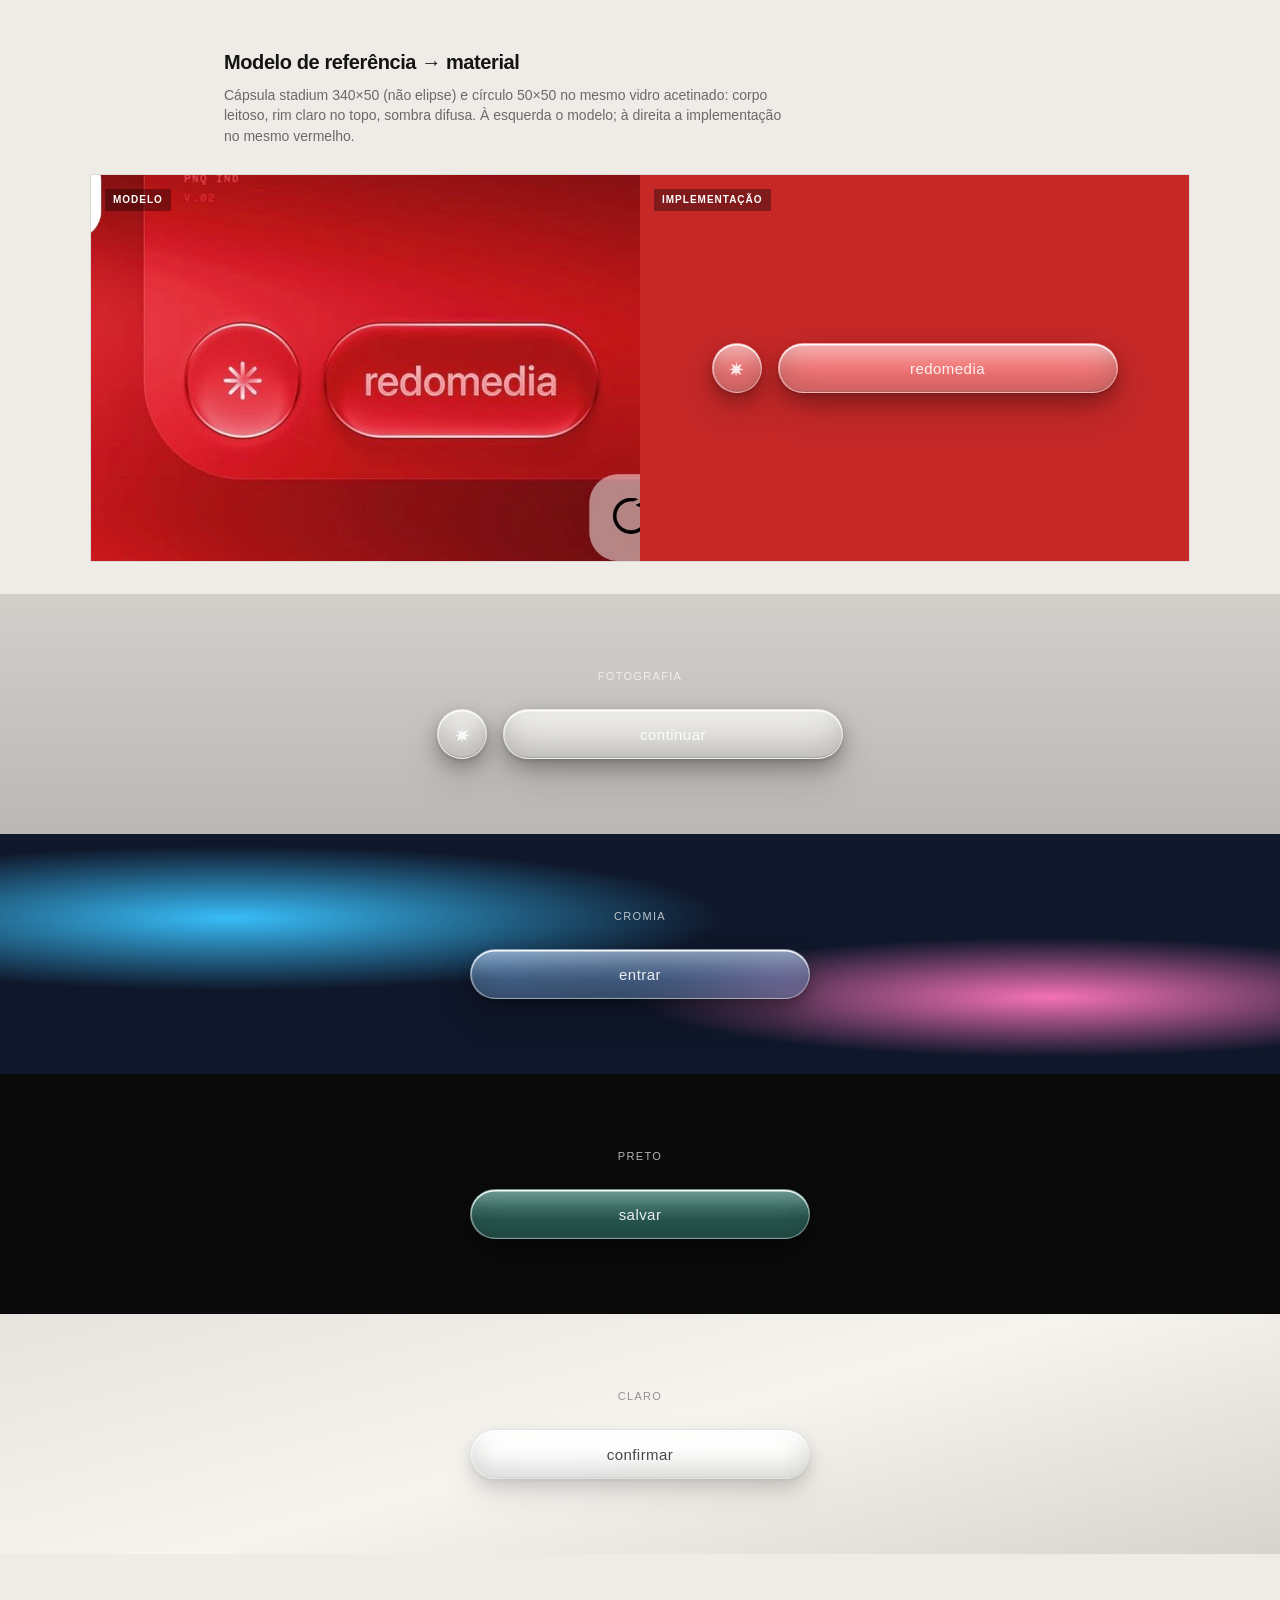
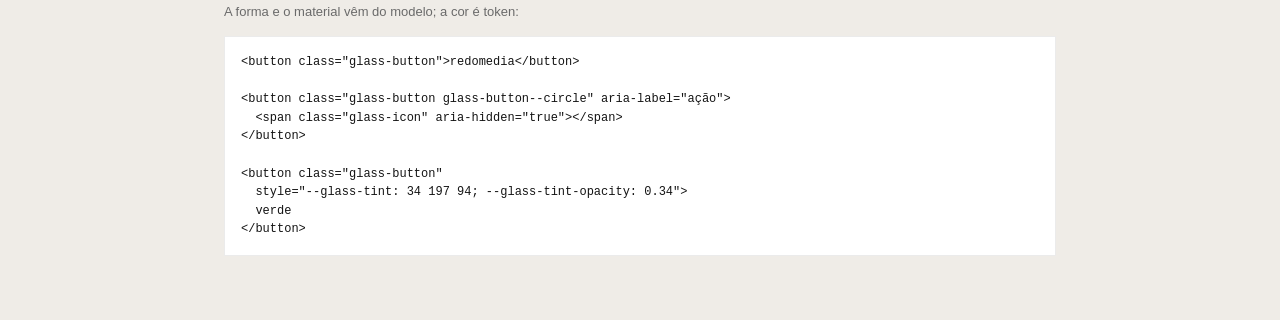
==== commit 664545f0: "Fix capsule shape and densify milky frost to match reference Use half-height radius for a true stadi" ====
--- a/demo/glass-button.html
+++ b/demo/glass-button.html
@@ -183,9 +183,9 @@
   <header>
     <h1>Modelo de referência → material</h1>
     <p>
-      Cápsula 340×50 e círculo 50×50 no mesmo vidro acetinado:
-      rim claro no topo, corpo leitoso, sombra difusa. À esquerda, o modelo;
-      à direita, a implementação sobre o mesmo vermelho.
+      Cápsula stadium 340×50 (não elipse) e círculo 50×50 no mesmo vidro
+      acetinado: corpo leitoso, rim claro no topo, sombra difusa.
+      À esquerda o modelo; à direita a implementação no mesmo vermelho.
     </p>
   </header>
 
--- a/css/glass-button.css
+++ b/css/glass-button.css
@@ -1,59 +1,63 @@
 /**
  * Glass Button — material do modelo de referência
- * Cápsula 340×50 · radius 50% · variante circular
+ * Cápsula 340×50 (stadium, NÃO elipse) · círculo 50×50
  *
- * Leitura do modelo:
- *   • vidro acetinado / leitoso (frost + lavagem branca)
- *   • luz de cima-esquerda → rim fino e claro no topo/esquerda
- *   • sombra difusa de contato (elevação baixa, suave)
- *   • tipografia minúscula, off-white integrado ao material
- *   • estrutura fixa; só o tingimento muda
+ * Forma do modelo:
+ *   • top/bottom retos + extremidades semicirculares
+ *   • border-radius = metade da altura (nunca 50% em retângulo)
  *
- * Camadas ópticas:
- *   1 Backdrop · 2 Body tint · 3 Rim · 4 Specular · 5 Depth · 6 Elevation
+ * Material do modelo:
+ *   • corpo leitoso / acetinado
+ *   • rim fino e brilhante no topo (luz cima-esquerda)
+ *   • sombra difusa de elevação
+ *   • tipografia minúscula, off-white
  */
 
 .glass-button {
-  /* geometria do modelo */
   --glass-width: 340px;
   --glass-height: 50px;
-  --glass-radius: 50%;
-
-  /* 1 — frost: desfoque moderado, saturação contida (acetinado, não neon) */
-  --glass-blur: 18px;
-  --glass-saturate: 120%;
-  --glass-brightness: 1.05;
-
-  /* 2 — corpo leitoso: branco translúcido reutilizável */
+  /* stadium: metade da altura — 50% em retângulo vira elipse */
+  --glass-radius: calc(var(--glass-height) / 2);
+
+  /* 1 frost */
+  --glass-blur: 22px;
+  --glass-saturate: 125%;
+  --glass-brightness: 1.08;
+
+  /* 2 corpo leitoso — mais opaco que glass “limpo” */
   --glass-tint: 255 255 255;
-  --glass-tint-opacity: 0.28;
-  --glass-fill: rgb(var(--glass-tint) / var(--glass-tint-opacity));
-  --glass-fill-fallback: rgb(var(--glass-tint) / 0.78);
-
-  /* 3 — rim (luz cima-esquerda) */
-  --glass-border: rgb(255 255 255 / 0.42);
-  --glass-rim-top: rgb(255 255 255 / 0.78);
-  --glass-rim-side: rgb(255 255 255 / 0.28);
-
-  /* 4 — specular curto */
-  --glass-sheen: rgb(255 255 255 / 0.28);
-
-  /* 5 — espessura (sombra interna inferior) */
-  --glass-depth: rgb(0 0 0 / 0.16);
-
-  /* 6 — elevação: sombra difusa, offset baixo-direita */
-  --glass-shadow: 0 0 0;
-  --glass-elevation:
-    0 1px 2px rgb(0 0 0 / 0.12),
-    0 6px 18px rgb(0 0 0 / 0.22),
-    0 14px 36px rgb(0 0 0 / 0.14);
-
-  /* tipografia do modelo: minúscula, integrada, leve */
-  --glass-text: rgb(255 255 255 / 0.88);
+  --glass-tint-opacity: 0.38;
+  --glass-fill: linear-gradient(
+    180deg,
+    rgb(var(--glass-tint) / calc(var(--glass-tint-opacity) + 0.1)) 0%,
+    rgb(var(--glass-tint) / var(--glass-tint-opacity)) 45%,
+    rgb(var(--glass-tint) / calc(var(--glass-tint-opacity) - 0.04)) 100%
+  );
+  --glass-fill-fallback: rgb(var(--glass-tint) / 0.82);
+
+  /* 3 rim — destaque forte no topo, suave nas laterais */
+  --glass-border: rgb(255 255 255 / 0.35);
+  --glass-rim-top: rgb(255 255 255 / 0.92);
+  --glass-rim-side: rgb(255 255 255 / 0.35);
+
+  /* 4 sheen */
+  --glass-sheen: rgb(255 255 255 / 0.32);
+
+  /* 5 profundidade */
+  --glass-depth: rgb(0 0 0 / 0.2);
+
+  /* 6 elevação */
+  --glass-elevation:
+    0 2px 4px rgb(0 0 0 / 0.14),
+    0 8px 20px rgb(0 0 0 / 0.26),
+    0 18px 40px rgb(0 0 0 / 0.16);
+
+  --glass-text: rgb(255 255 255 / 0.9);
   --glass-font-size: 15px;
   --glass-font-weight: 500;
-  --glass-tracking: 0.02em;
-
+  --glass-tracking: 0.03em;
+
+  box-sizing: border-box;
   position: relative;
   display: inline-flex;
   align-items: center;
@@ -83,16 +87,13 @@
   user-select: none;
   touch-action: manipulation;
 
-  /* fallback legível sem backdrop-filter */
   background: var(--glass-fill-fallback);
-
-  /* 3+5+6 — rim, profundidade, elevação num único empilhamento */
   box-shadow:
     var(--glass-elevation),
-    inset 0 1px 0 var(--glass-rim-top),
+    inset 0 1.5px 0 var(--glass-rim-top),
     inset 1px 0 0 var(--glass-rim-side),
-    inset 0 -1px 0 rgb(0 0 0 / 0.12),
-    inset 0 -10px 22px var(--glass-depth);
+    inset 0 -1px 1px var(--glass-depth),
+    inset 0 -12px 24px rgb(0 0 0 / 0.14);
 
   transition:
     background 160ms ease,
@@ -116,10 +117,7 @@
   }
 }
 
-/**
- * Camada 4 — sheen superior (luz incidente)
- * Gradiente curto, acetinado — não verniz plástico.
- */
+/* sheen — luz no terço superior */
 .glass-button::before {
   content: "";
   position: absolute;
@@ -128,17 +126,14 @@
   border-radius: inherit;
   pointer-events: none;
   background: linear-gradient(
-    165deg,
+    180deg,
     var(--glass-sheen) 0%,
-    rgb(255 255 255 / 0.08) 28%,
-    transparent 55%
+    rgb(255 255 255 / 0.1) 35%,
+    transparent 62%
   );
 }
 
-/**
- * Anel interno fino — reforça a aresta do vidro usinado
- * (equivalente ao “corte” claro no perímetro do modelo).
- */
+/* perímetro usinado */
 .glass-button::after {
   content: "";
   position: absolute;
@@ -146,7 +141,7 @@
   z-index: -1;
   border-radius: inherit;
   pointer-events: none;
-  box-shadow: inset 0 0 0 0.5px rgb(255 255 255 / 0.18);
+  box-shadow: inset 0 0 0 0.5px rgb(255 255 255 / 0.22);
 }
 
 .glass-button > * {
@@ -154,7 +149,7 @@
   z-index: 1;
 }
 
-/* ——— variante circular (mesmo material, outra geometria) ——— */
+/* círculo — mesma altura, mesma cápsula óptica */
 .glass-button--circle {
   --glass-width: 50px;
   --glass-height: 50px;
@@ -162,39 +157,37 @@
   padding: 0;
   letter-spacing: 0;
   text-transform: none;
-  font-size: 20px;
+  font-size: 18px;
   font-weight: 400;
-  line-height: 1;
 }
 
 .glass-button--circle .glass-icon {
   display: block;
-  width: 1em;
-  height: 1em;
+  width: 0.95em;
+  height: 0.95em;
   background: currentColor;
-  /* asterisco de 8 pontas do modelo, via máscara */
-  -webkit-mask: url("data:image/svg+xml,%3Csvg xmlns='http://www.w3.org/2000/svg' viewBox='0 0 24 24'%3E%3Cpath fill='black' d='M12 2.5l1.1 7.05L19.8 6.2l-3.3 6.3 6 2.05-6.55 1.55L19.8 17.8l-6.7-3.35L12 21.5l-1.1-7.05L4.2 17.8l3.3-6.3-6-2.05 6.55-1.55L4.2 6.2l6.7 3.35L12 2.5z'/%3E%3C/svg%3E")
+  opacity: 0.92;
+  -webkit-mask: url("data:image/svg+xml,%3Csvg xmlns='http://www.w3.org/2000/svg' viewBox='0 0 24 24'%3E%3Cpath fill='black' d='M12 1.8l1.05 6.55L19.55 5.6l-3.15 5.9 5.85 2.05-6.35 1.45 2.95 6.05-6.4-3.2-1.05 6.55-1.05-6.55-6.4 3.2 2.95-6.05L1.75 13.55l5.85-2.05L4.45 5.6l6.5 2.75L12 1.8z'/%3E%3C/svg%3E")
     center / contain no-repeat;
-  mask: url("data:image/svg+xml,%3Csvg xmlns='http://www.w3.org/2000/svg' viewBox='0 0 24 24'%3E%3Cpath fill='black' d='M12 2.5l1.1 7.05L19.8 6.2l-3.3 6.3 6 2.05-6.55 1.55L19.8 17.8l-6.7-3.35L12 21.5l-1.1-7.05L4.2 17.8l3.3-6.3-6-2.05 6.55-1.55L4.2 6.2l6.7 3.35L12 2.5z'/%3E%3C/svg%3E")
+  mask: url("data:image/svg+xml,%3Csvg xmlns='http://www.w3.org/2000/svg' viewBox='0 0 24 24'%3E%3Cpath fill='black' d='M12 1.8l1.05 6.55L19.55 5.6l-3.15 5.9 5.85 2.05-6.35 1.45 2.95 6.05-6.4-3.2-1.05 6.55-1.05-6.55-6.4 3.2 2.95-6.05L1.75 13.55l5.85-2.05L4.45 5.6l6.5 2.75L12 1.8z'/%3E%3C/svg%3E")
     center / contain no-repeat;
 }
 
-/* ——— estados ——— */
 .glass-button:hover {
-  --glass-tint-opacity: 0.34;
-  --glass-border: rgb(255 255 255 / 0.55);
-  --glass-elevation:
-    0 2px 4px rgb(0 0 0 / 0.12),
-    0 8px 22px rgb(0 0 0 / 0.24),
-    0 16px 40px rgb(0 0 0 / 0.16);
+  --glass-tint-opacity: 0.44;
+  --glass-border: rgb(255 255 255 / 0.5);
+  --glass-elevation:
+    0 3px 6px rgb(0 0 0 / 0.14),
+    0 10px 24px rgb(0 0 0 / 0.28),
+    0 20px 44px rgb(0 0 0 / 0.18);
 }
 
 .glass-button:active {
-  --glass-tint-opacity: 0.22;
+  --glass-tint-opacity: 0.3;
   transform: scale(0.98);
   --glass-elevation:
-    0 1px 2px rgb(0 0 0 / 0.18),
-    0 4px 12px rgb(0 0 0 / 0.2);
+    0 1px 2px rgb(0 0 0 / 0.2),
+    0 4px 12px rgb(0 0 0 / 0.22);
 }
 
 .glass-button:focus-visible {
@@ -209,43 +202,40 @@
   pointer-events: none;
 }
 
-/* ——— fundo claro ——— */
 .glass-button[data-glass-theme="light"] {
-  --glass-tint-opacity: 0.62;
-  --glass-fill-fallback: rgb(255 255 255 / 0.9);
+  --glass-tint-opacity: 0.7;
+  --glass-fill-fallback: rgb(255 255 255 / 0.92);
   --glass-border: rgb(0 0 0 / 0.1);
-  --glass-rim-top: rgb(255 255 255 / 0.95);
-  --glass-rim-side: rgb(255 255 255 / 0.55);
-  --glass-sheen: rgb(255 255 255 / 0.5);
+  --glass-rim-top: rgb(255 255 255 / 1);
+  --glass-rim-side: rgb(255 255 255 / 0.6);
+  --glass-sheen: rgb(255 255 255 / 0.55);
   --glass-depth: rgb(0 0 0 / 0.08);
   --glass-text: rgb(20 20 20 / 0.78);
   --glass-elevation:
-    0 1px 2px rgb(0 0 0 / 0.06),
-    0 6px 16px rgb(0 0 0 / 0.12),
-    0 12px 28px rgb(0 0 0 / 0.08);
-}
-
-/* ——— tingimentos (estrutura idêntica) ——— */
+    0 2px 4px rgb(0 0 0 / 0.06),
+    0 8px 18px rgb(0 0 0 / 0.12),
+    0 16px 32px rgb(0 0 0 / 0.08);
+}
+
 .glass-button[data-tint="blue"] {
-  --glass-tint: 96 165 250;
-  --glass-tint-opacity: 0.34;
+  --glass-tint: 147 197 253;
+  --glass-tint-opacity: 0.4;
 }
 
 .glass-button[data-tint="teal"] {
-  --glass-tint: 45 212 191;
-  --glass-tint-opacity: 0.32;
+  --glass-tint: 94 234 212;
+  --glass-tint-opacity: 0.36;
 }
 
 .glass-button[data-tint="rose"] {
-  --glass-tint: 251 113 133;
-  --glass-tint-opacity: 0.34;
+  --glass-tint: 253 164 175;
+  --glass-tint-opacity: 0.4;
 }
 
 .glass-button[data-tint="ink"] {
-  --glass-tint: 15 23 42;
-  --glass-tint-opacity: 0.4;
-  --glass-border: rgb(255 255 255 / 0.22);
-  --glass-text: rgb(255 255 255 / 0.9);
+  --glass-tint: 30 41 59;
+  --glass-tint-opacity: 0.45;
+  --glass-border: rgb(255 255 255 / 0.25);
 }
 
 @media (prefers-reduced-transparency: reduce) {
